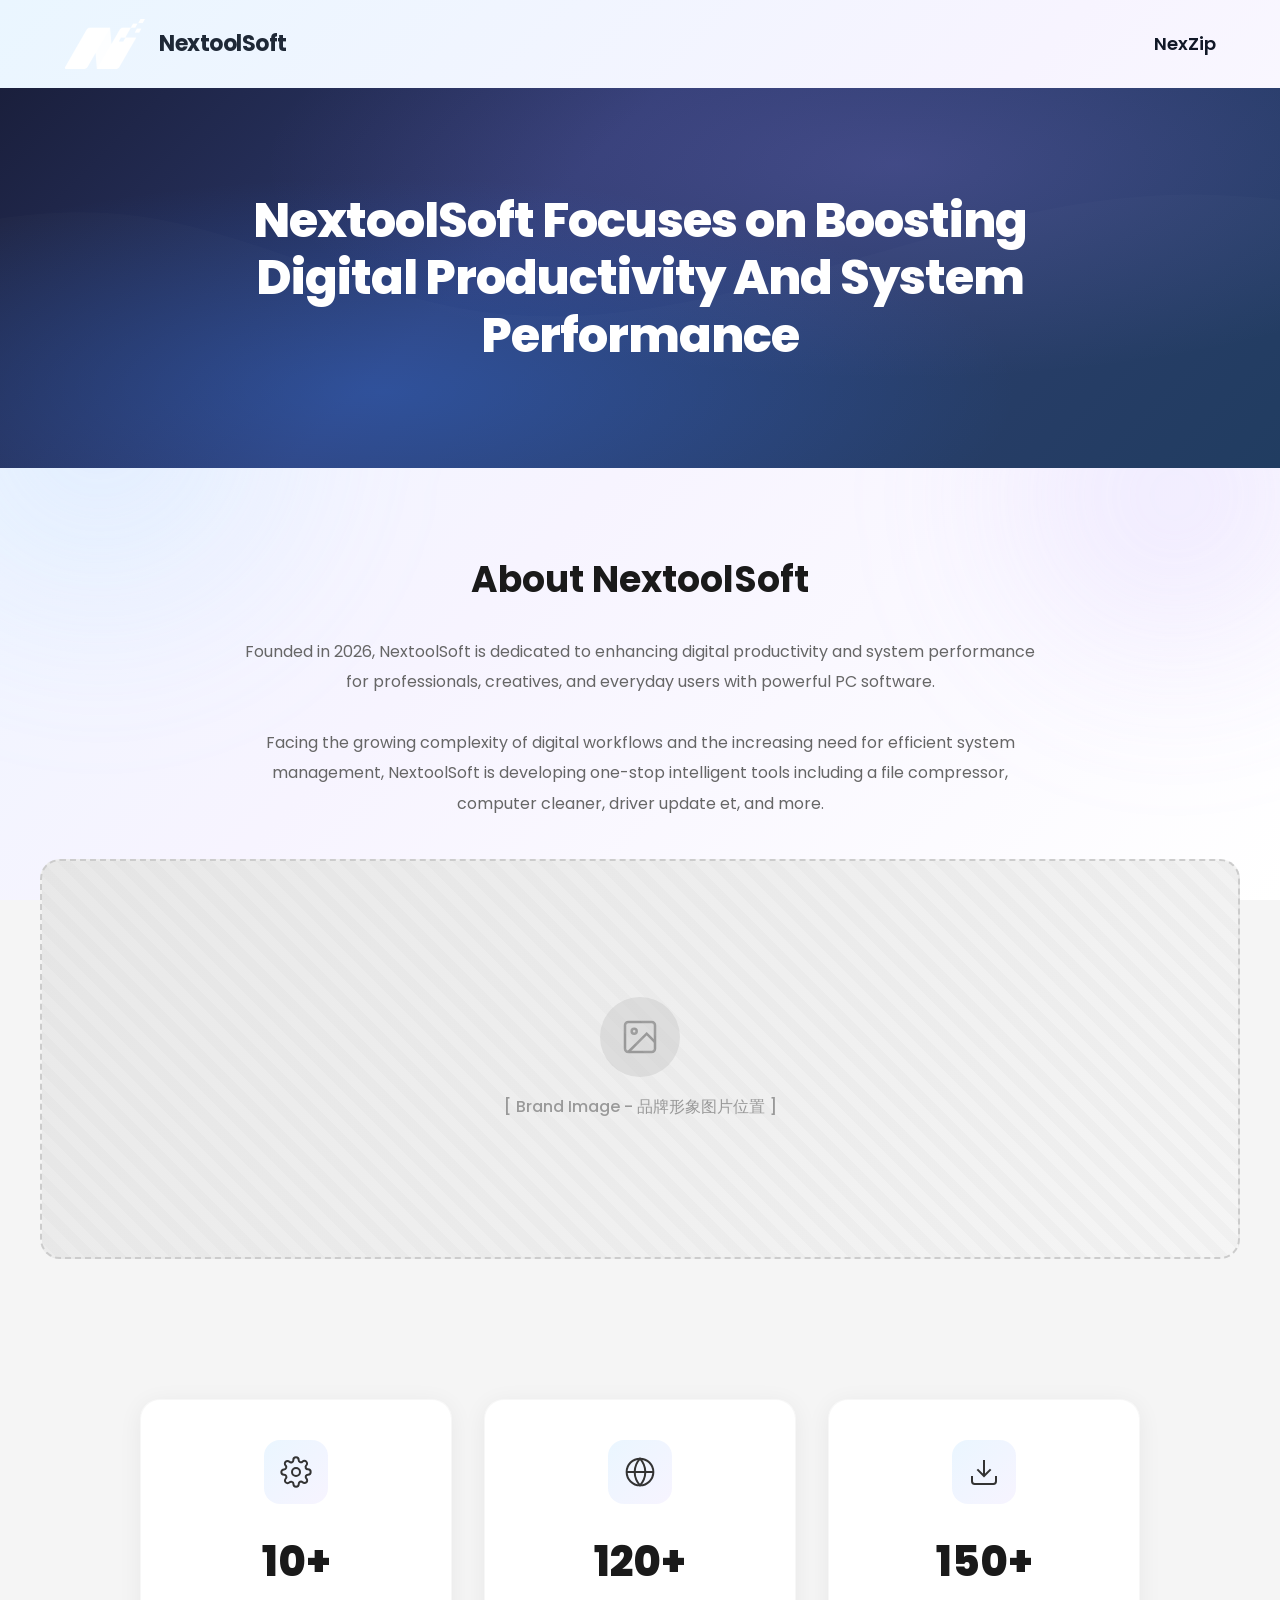
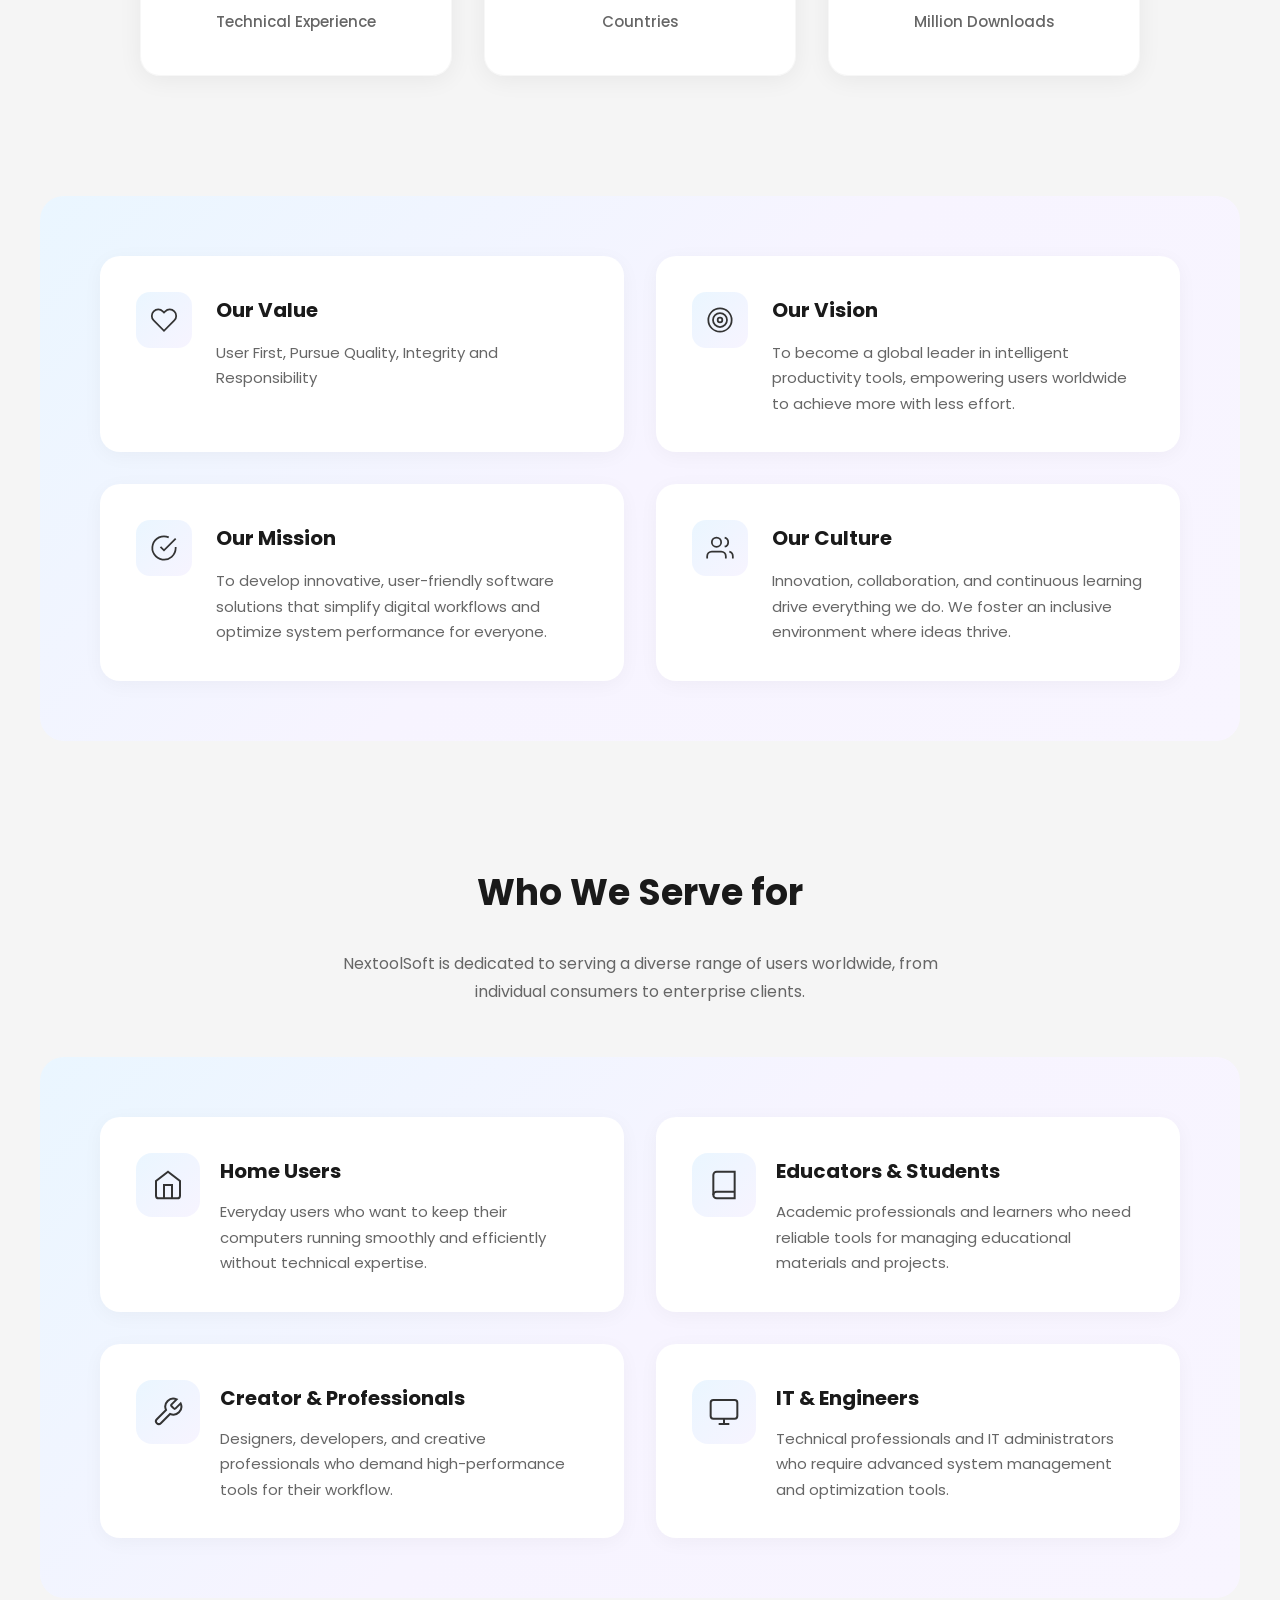
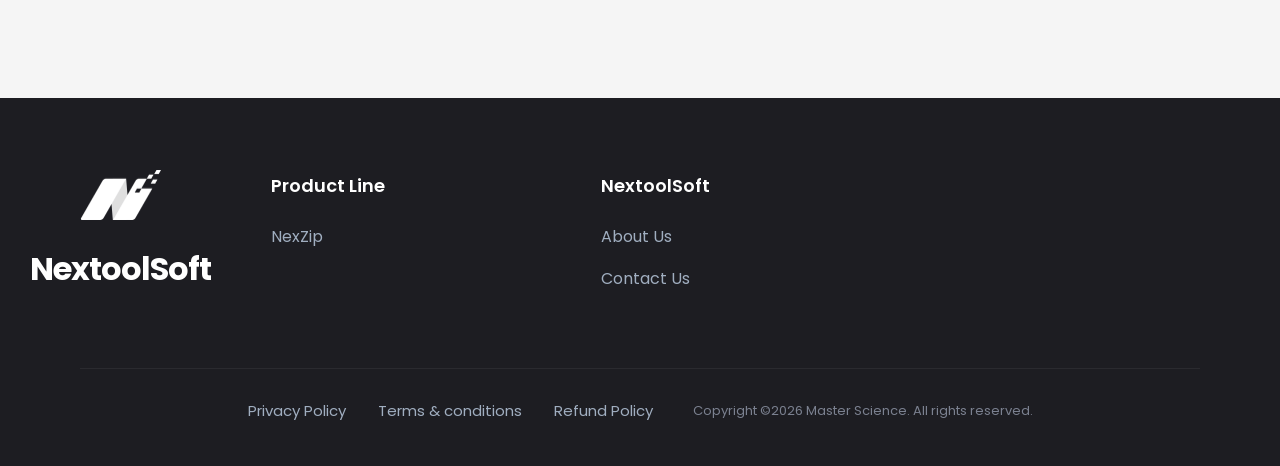
==== official_website/about.html @ 3ee6294c "Add files via upload" ====
<!DOCTYPE html>
<html lang="en">
<head>
    <meta charset="UTF-8">
    <meta name="viewport" content="width=device-width, initial-scale=1.0">
    <title>About Us - NextoolSoft</title>
    <link rel="preconnect" href="https://fonts.googleapis.com">
    <link rel="preconnect" href="https://fonts.gstatic.com" crossorigin>
    <link href="https://fonts.googleapis.com/css2?family=Poppins:wght@400;500;600;700&display=swap" rel="stylesheet">
    <style>
        * {
            margin: 0;
            padding: 0;
            box-sizing: border-box;
        }
        body {
            font-family: 'Poppins', -apple-system, BlinkMacSystemFont, "Segoe UI", Roboto, "Helvetica Neue", Arial, sans-serif;
            line-height: 1.8;
            color: #333;
            background-color: #f5f5f5;
            min-height: 100vh;
        }

        /* Page Background with Gradient */
        .page-bg {
            position: fixed;
            top: 0;
            left: 0;
            width: 100%;
            height: 100%;
            z-index: -1;
            background: linear-gradient(135deg, #EAF6FF 0%, #F7F4FF 50%, #FFFFFF 100%);
        }

        /* Decorative Gradient Circles */
        .decorative-circle {
            position: fixed;
            border-radius: 50%;
            filter: blur(80px);
            opacity: 0.6;
            z-index: -1;
            border: 1px solid rgba(255, 255, 255, 0.5);
        }
        .decorative-circle.left {
            width: 500px;
            height: 500px;
            left: -150px;
            top: 20%;
            background: radial-gradient(circle, rgba(173, 216, 255, 0.5) 0%, transparent 70%);
        }
        .decorative-circle.right {
            width: 450px;
            height: 450px;
            right: -120px;
            bottom: 20%;
            background: radial-gradient(circle, rgba(200, 180, 255, 0.5) 0%, transparent 70%);
        }

        /* Header Styles */
        .header {
            height: 88px;
            display: flex;
            align-items: center;
            justify-content: space-between;
            padding: 0 64px;
            position: relative;
            z-index: 10;
            background: transparent;
        }
        .header-logo {
            display: flex;
            align-items: center;
            gap: 14px;
            text-decoration: none;
        }
        .logo-placeholder {
            width: 34px;
            height: 34px;
            border-radius: 6px;
            background: #D9D9D9;
        }
        .header-brand {
            font-size: 22px;
            font-weight: 700;
            color: #1F2937;
            letter-spacing: -0.5px;
        }
        .header-nav {
            font-size: 18px;
            font-weight: 600;
            color: #111827;
            cursor: pointer;
            transition: opacity 0.25s;
        }
        .header-nav:hover {
            opacity: 0.75;
        }

        /* Hero Banner */
        .hero-banner {
            position: relative;
            width: 100%;
            height: 380px;
            background: linear-gradient(135deg, #1a1f3c 0%, #2d3a6e 40%, #1e3a5f 100%);
            display: flex;
            align-items: center;
            justify-content: center;
            overflow: hidden;
        }
        .hero-banner::before {
            content: '';
            position: absolute;
            top: 0;
            left: 0;
            width: 100%;
            height: 100%;
            background: url("data:image/svg+xml,%3Csvg xmlns='http://www.w3.org/2000/svg' viewBox='0 0 1440 320'%3E%3Cpath fill='%23ffffff' fill-opacity='0.03' d='M0,160L48,144C96,128,192,96,288,106.7C384,117,480,171,576,186.7C672,203,768,181,864,154.7C960,128,1056,96,1152,90.7C1248,85,1344,107,1392,117.3L1440,128L1440,320L1392,320C1344,320,1248,320,1152,320C1056,320,960,320,864,320C768,320,672,320,576,320C480,320,384,320,288,320C192,320,96,320,48,320L0,320Z'%3E%3C/path%3E%3C/svg%3E") no-repeat bottom;
            background-size: cover;
            opacity: 0.5;
        }
        .hero-banner::after {
            content: '';
            position: absolute;
            top: 0;
            left: 0;
            width: 100%;
            height: 100%;
            background: radial-gradient(ellipse at 30% 80%, rgba(47, 128, 255, 0.3) 0%, transparent 50%),
                        radial-gradient(ellipse at 70% 20%, rgba(167, 139, 250, 0.2) 0%, transparent 50%);
        }
        .hero-content {
            position: relative;
            z-index: 2;
            text-align: center;
            padding: 0 24px;
        }
        .hero-title {
            font-size: 48px;
            font-weight: 800;
            color: white;
            letter-spacing: -1px;
            line-height: 1.2;
            max-width: 900px;
            opacity: 0;
            transform: translateY(30px);
            animation: fadeInUp 0.8s ease forwards;
        }

        /* Main Content Container */
        .main-content {
            max-width: 1200px;
            margin: 0 auto;
            padding: 0 24px;
        }

        /* About Section */
        .about-section {
            padding: 80px 0;
            text-align: center;
        }
        .section-title {
            font-size: 36px;
            font-weight: 700;
            color: #1a1a1a;
            margin-bottom: 24px;
            opacity: 0;
            transform: translateY(30px);
            transition: opacity 0.8s ease, transform 0.8s ease;
        }
        .section-title.visible {
            opacity: 1;
            transform: translateY(0);
        }
        .section-intro {
            font-size: 16px;
            color: #666;
            line-height: 1.9;
            max-width: 800px;
            margin: 0 auto 40px;
            opacity: 0;
            transform: translateY(30px);
            transition: opacity 0.8s ease, transform 0.8s ease;
        }
        .section-intro.visible {
            opacity: 1;
            transform: translateY(0);
        }

        /* Brand Image Placeholder */
        .brand-image-container {
            width: 100%;
            max-width: 1200px;
            margin: 0 auto;
            opacity: 0;
            transform: translateY(30px);
            transition: opacity 0.8s ease, transform 0.8s ease;
        }
        .brand-image-container.visible {
            opacity: 1;
            transform: translateY(0);
        }
        .brand-image-placeholder {
            width: 100%;
            height: 400px;
            background: linear-gradient(135deg, #e8e8e8 0%, #f5f5f5 100%);
            border-radius: 20px;
            display: flex;
            flex-direction: column;
            align-items: center;
            justify-content: center;
            border: 2px dashed #ccc;
            position: relative;
            overflow: hidden;
        }
        .brand-image-placeholder::before {
            content: '';
            position: absolute;
            top: 0;
            left: 0;
            width: 100%;
            height: 100%;
            background: repeating-linear-gradient(
                45deg,
                transparent,
                transparent 10px,
                rgba(200,200,200,0.1) 10px,
                rgba(200,200,200,0.1) 20px
            );
        }
        .image-placeholder-icon {
            width: 80px;
            height: 80px;
            background: #ddd;
            border-radius: 50%;
            margin-bottom: 16px;
            display: flex;
            align-items: center;
            justify-content: center;
        }
        .image-placeholder-icon svg {
            width: 40px;
            height: 40px;
            stroke: #999;
        }
        .image-placeholder-text {
            font-size: 16px;
            color: #999;
            font-weight: 500;
            position: relative;
        }

        /* Stats Section */
        .stats-section {
            padding: 60px 0 80px;
        }
        .stats-grid {
            display: grid;
            grid-template-columns: repeat(3, 1fr);
            gap: 32px;
            max-width: 1000px;
            margin: 0 auto;
        }
        .stat-card {
            background: rgba(255, 255, 255, 0.95);
            border-radius: 20px;
            padding: 40px 24px;
            text-align: center;
            box-shadow: 0 4px 24px rgba(0, 0, 0, 0.06);
            border: 1px solid rgba(200, 200, 200, 0.15);
            opacity: 0;
            transform: translateY(40px);
            transition: opacity 0.8s ease, transform 0.8s ease, box-shadow 0.3s ease;
        }
        .stat-card.visible {
            opacity: 1;
            transform: translateY(0);
        }
        .stat-card:hover {
            transform: translateY(-8px);
            box-shadow: 0 12px 40px rgba(0, 0, 0, 0.1);
        }
        .stat-card:nth-child(2) { transition-delay: 0.15s; }
        .stat-card:nth-child(3) { transition-delay: 0.3s; }
        .stat-icon {
            width: 64px;
            height: 64px;
            margin: 0 auto 20px;
            background: linear-gradient(135deg, #EAF6FF, #F7F4FF);
            border-radius: 16px;
            display: flex;
            align-items: center;
            justify-content: center;
        }
        .stat-icon svg {
            width: 32px;
            height: 32px;
        }
        .stat-number {
            font-size: 42px;
            font-weight: 800;
            color: #1a1a1a;
            margin-bottom: 8px;
        }
        .stat-label {
            font-size: 15px;
            color: #666;
            font-weight: 500;
        }

        /* Values Section */
        .values-section {
            padding: 40px 0 80px;
        }
        .values-container {
            background: linear-gradient(135deg, #EAF6FF 0%, #F7F4FF 50%, #f8f5ff 100%);
            border-radius: 24px;
            padding: 60px;
            max-width: 1200px;
            margin: 0 auto;
        }
        .values-grid {
            display: grid;
            grid-template-columns: repeat(2, 1fr);
            gap: 32px;
        }
        .value-card {
            background: white;
            border-radius: 20px;
            padding: 36px;
            display: flex;
            align-items: flex-start;
            gap: 24px;
            box-shadow: 0 4px 20px rgba(0, 0, 0, 0.04);
            opacity: 0;
            transform: translateY(40px);
            transition: opacity 0.8s ease, transform 0.8s ease, box-shadow 0.3s ease;
        }
        .value-card.visible {
            opacity: 1;
            transform: translateY(0);
        }
        .value-card:hover {
            transform: translateY(-6px);
            box-shadow: 0 12px 36px rgba(0, 0, 0, 0.08);
        }
        .value-card:nth-child(2) { transition-delay: 0.1s; }
        .value-card:nth-child(3) { transition-delay: 0.2s; }
        .value-card:nth-child(4) { transition-delay: 0.3s; }
        .value-icon {
            width: 56px;
            height: 56px;
            min-width: 56px;
            background: linear-gradient(135deg, #EAF6FF, #F7F4FF);
            border-radius: 14px;
            display: flex;
            align-items: center;
            justify-content: center;
        }
        .value-icon svg {
            width: 28px;
            height: 28px;
        }
        .value-content h3 {
            font-size: 20px;
            font-weight: 700;
            color: #1a1a1a;
            margin-bottom: 12px;
        }
        .value-content p {
            font-size: 15px;
            color: #666;
            line-height: 1.7;
        }

        /* Users Section */
        .users-section {
            padding: 40px 0 100px;
        }
        .users-header {
            text-align: center;
            margin-bottom: 50px;
        }
        .users-header p {
            font-size: 16px;
            color: #666;
            max-width: 600px;
            margin: 16px auto 0;
            opacity: 0;
            transform: translateY(30px);
            transition: opacity 0.8s ease, transform 0.8s ease;
        }
        .users-header p.visible {
            opacity: 1;
            transform: translateY(0);
        }
        .users-container {
            background: linear-gradient(135deg, #EAF6FF 0%, #F7F4FF 50%, #f8f5ff 100%);
            border-radius: 24px;
            padding: 60px;
            max-width: 1200px;
            margin: 0 auto;
        }
        .users-grid {
            display: grid;
            grid-template-columns: repeat(2, 1fr);
            gap: 32px;
        }
        .user-card {
            background: white;
            border-radius: 20px;
            padding: 36px;
            display: flex;
            align-items: flex-start;
            gap: 20px;
            box-shadow: 0 4px 20px rgba(0, 0, 0, 0.04);
            opacity: 0;
            transform: translateY(40px);
            transition: opacity 0.8s ease, transform 0.8s ease, box-shadow 0.3s ease;
        }
        .user-card.visible {
            opacity: 1;
            transform: translateY(0);
        }
        .user-card:hover {
            transform: translateY(-6px);
            box-shadow: 0 12px 36px rgba(0, 0, 0, 0.08);
        }
        .user-card:nth-child(2) { transition-delay: 0.1s; }
        .user-card:nth-child(3) { transition-delay: 0.2s; }
        .user-card:nth-child(4) { transition-delay: 0.3s; }
        .user-icon {
            width: 64px;
            height: 64px;
            min-width: 64px;
            background: linear-gradient(135deg, #EAF6FF, #F7F4FF);
            border-radius: 16px;
            display: flex;
            align-items: center;
            justify-content: center;
        }
        .user-icon svg {
            width: 32px;
            height: 32px;
        }
        .user-content h3 {
            font-size: 20px;
            font-weight: 700;
            color: #1a1a1a;
            margin-bottom: 10px;
        }
        .user-content p {
            font-size: 15px;
            color: #666;
            line-height: 1.7;
        }

        /* Footer Styles */
        .site-footer {
            background: #1D1D22;
            padding: 72px 0 42px;
            position: relative;
        }
        .footer-inner {
            max-width: 1200px;
            margin: 0 auto;
            padding: 0 40px;
        }
        .footer-main {
            display: grid;
            grid-template-columns: auto 1fr 1fr 1fr;
            gap: 60px;
            align-items: flex-start;
        }
        .footer-brand {
            display: flex;
            flex-direction: column;
            align-items: flex-start;
        }
        .footer-logo-placeholder {
            width: 60px;
            height: 60px;
            background: #D9D9D9;
            border-radius: 4px;
            margin-bottom: 20px;
        }
        .footer-brand-name {
            font-size: 32px;
            font-weight: 700;
            color: white;
            letter-spacing: -1px;
            margin-left: -50px;
        }
        .footer-col h4 {
            font-size: 18px;
            font-weight: 600;
            color: white;
            margin-bottom: 20px;
        }
        .footer-links {
            display: flex;
            flex-direction: column;
            gap: 14px;
        }
        .footer-links span,
        .footer-links a {
            font-size: 16px;
            color: #A0AEC0;
            cursor: pointer;
            transition: color 0.25s;
            display: inline-block;
        }
        .footer-links span:hover,
        .footer-links a:hover {
            color: white;
        }
        .footer-col-empty { }
        .footer-bottom {
            display: flex;
            justify-content: center;
            align-items: center;
            gap: 40px;
            margin-top: 70px;
            padding-top: 28px;
            border-top: 1px solid rgba(255,255,255,.06);
        }
        .footer-legal-links {
            display: flex;
            gap: 32px;
        }
        .footer-legal-links a {
            font-size: 15px;
            color: #A0AEC0;
            cursor: pointer;
            transition: color 0.25s;
            text-decoration: none;
        }
        .footer-legal-links a:hover {
            color: white;
        }
        .footer-copyright {
            font-size: 13px;
            color: #7B8190;
            margin: 0;
        }

        /* Animations */
        @keyframes fadeInUp {
            from {
                opacity: 0;
                transform: translateY(30px);
            }
            to {
                opacity: 1;
                transform: translateY(0);
            }
        }

        /* Responsive */
        @media (max-width: 1024px) {
            .hero-title {
                font-size: 38px;
            }
            .values-container,
            .users-container {
                padding: 40px;
            }
            .values-grid,
            .users-grid {
                grid-template-columns: 1fr;
            }
            .stats-grid {
                grid-template-columns: repeat(3, 1fr);
                gap: 20px;
            }
        }
        @media (max-width: 768px) {
            .hero-banner {
                height: 280px;
            }
            .hero-title {
                font-size: 28px;
            }
            .header {
                padding: 0 24px;
            }
            .about-section {
                padding: 60px 0;
            }
            .section-title {
                font-size: 28px;
            }
            .brand-image-placeholder {
                height: 280px;
            }
            .stats-grid {
                grid-template-columns: 1fr;
                max-width: 360px;
            }
            .stat-card {
                padding: 32px 24px;
            }
            .values-container,
            .users-container {
                padding: 32px 24px;
                border-radius: 20px;
            }
            .value-card,
            .user-card {
                flex-direction: column;
                text-align: center;
            }
            .value-icon,
            .user-icon {
                margin: 0 auto;
            }
            .footer-main {
                grid-template-columns: 1fr 1fr;
                gap: 40px;
            }
            .footer-brand {
                grid-column: span 2;
                flex-direction: row;
                align-items: center;
                gap: 20px;
            }
            .footer-logo-placeholder {
                margin-bottom: 0;
            }
        }
        @media (max-width: 640px) {
            .site-footer {
                padding: 56px 0 36px;
            }
            .footer-inner {
                padding: 0 24px;
            }
            .footer-main {
                grid-template-columns: 1fr;
                gap: 32px;
            }
            .footer-brand {
                grid-column: span 1;
                flex-direction: column;
                align-items: flex-start;
            }
            .footer-col-empty {
                display: none;
            }
            .footer-bottom {
                flex-direction: column;
                gap: 20px;
                align-items: flex-start;
            }
            .footer-legal-links {
                flex-wrap: wrap;
                gap: 16px 24px;
            }
            .decorative-circle.left {
                width: 300px;
                height: 300px;
                left: -100px;
            }
            .decorative-circle.right {
                width: 280px;
                height: 280px;
                right: -80px;
            }
        }
    </style>
</head>
<body>
    <!-- Page Background -->
    <div class="page-bg"></div>

    <!-- Decorative Circles -->
    <div class="decorative-circle left"></div>
    <div class="decorative-circle right"></div>

    <!-- Header -->
    <header class="header">
        <a href="index.html" class="header-logo">
            <img src="images/nextoolsoft_logo.png" alt="NextoolSoft Logo" width="81" height="50">
            <span class="header-brand">NextoolSoft</span>
        </a>
        <span class="header-nav">NexZip</span>
    </header>

    <!-- Hero Banner -->
    <section class="hero-banner">
        <div class="hero-content">
            <h1 class="hero-title">NextoolSoft Focuses on Boosting Digital Productivity And System Performance</h1>
        </div>
    </section>

    <!-- About Section -->
    <section class="about-section main-content">
        <h2 class="section-title" data-animate>About NextoolSoft</h2>
        <p class="section-intro" data-animate>
            Founded in 2026, NextoolSoft is dedicated to enhancing digital productivity and system performance for professionals, creatives, and everyday users with powerful PC software.<br><br>
            Facing the growing complexity of digital workflows and the increasing need for efficient system management, NextoolSoft is developing one-stop intelligent tools including a file compressor, computer cleaner, driver update et, and more.
        </p>
        <div class="brand-image-container" data-animate>
            <div class="brand-image-placeholder">
                <div class="image-placeholder-icon">
                    <svg viewBox="0 0 24 24" fill="none" stroke="currentColor" stroke-width="1.5">
                        <rect x="3" y="3" width="18" height="18" rx="2" ry="2"/>
                        <circle cx="8.5" cy="8.5" r="1.5"/>
                        <polyline points="21 15 16 10 5 21"/>
                    </svg>
                </div>
                <span class="image-placeholder-text">[ Brand Image - 品牌形象图片位置 ]</span>
            </div>
        </div>
    </section>

    <!-- Stats Section -->
    <section class="stats-section main-content">
        <div class="stats-grid">
            <div class="stat-card" data-animate>
                <div class="stat-icon">
                    <svg viewBox="0 0 24 24" fill="none" stroke="#333" stroke-width="1.5">
                        <circle cx="12" cy="12" r="3"/>
                        <path d="M19.4 15a1.65 1.65 0 0 0 .33 1.82l.06.06a2 2 0 0 1 0 2.83 2 2 0 0 1-2.83 0l-.06-.06a1.65 1.65 0 0 0-1.82-.33 1.65 1.65 0 0 0-1 1.51V21a2 2 0 0 1-2 2 2 2 0 0 1-2-2v-.09A1.65 1.65 0 0 0 9 19.4a1.65 1.65 0 0 0-1.82.33l-.06.06a2 2 0 0 1-2.83 0 2 2 0 0 1 0-2.83l.06-.06a1.65 1.65 0 0 0 .33-1.82 1.65 1.65 0 0 0-1.51-1H3a2 2 0 0 1-2-2 2 2 0 0 1 2-2h.09A1.65 1.65 0 0 0 4.6 9a1.65 1.65 0 0 0-.33-1.82l-.06-.06a2 2 0 0 1 0-2.83 2 2 0 0 1 2.83 0l.06.06a1.65 1.65 0 0 0 1.82.33H9a1.65 1.65 0 0 0 1-1.51V3a2 2 0 0 1 2-2 2 2 0 0 1 2 2v.09a1.65 1.65 0 0 0 1 1.51 1.65 1.65 0 0 0 1.82-.33l.06-.06a2 2 0 0 1 2.83 0 2 2 0 0 1 0 2.83l-.06.06a1.65 1.65 0 0 0-.33 1.82V9a1.65 1.65 0 0 0 1.51 1H21a2 2 0 0 1 2 2 2 2 0 0 1-2 2h-.09a1.65 1.65 0 0 0-1.51 1z"/>
                    </svg>
                </div>
                <div class="stat-number">10+</div>
                <div class="stat-label">Technical Experience</div>
            </div>
            <div class="stat-card" data-animate>
                <div class="stat-icon">
                    <svg viewBox="0 0 24 24" fill="none" stroke="#333" stroke-width="1.5">
                        <circle cx="12" cy="12" r="10"/>
                        <line x1="2" y1="12" x2="22" y2="12"/>
                        <path d="M12 2a15.3 15.3 0 0 1 4 10 15.3 15.3 0 0 1-4 10 15.3 15.3 0 0 1-4-10 15.3 15.3 0 0 1 4-10z"/>
                    </svg>
                </div>
                <div class="stat-number">120+</div>
                <div class="stat-label">Countries</div>
            </div>
            <div class="stat-card" data-animate>
                <div class="stat-icon">
                    <svg viewBox="0 0 24 24" fill="none" stroke="#333" stroke-width="1.5">
                        <path d="M21 15v4a2 2 0 0 1-2 2H5a2 2 0 0 1-2-2v-4"/>
                        <polyline points="7 10 12 15 17 10"/>
                        <line x1="12" y1="15" x2="12" y2="3"/>
                    </svg>
                </div>
                <div class="stat-number">150+</div>
                <div class="stat-label">Million Downloads</div>
            </div>
        </div>
    </section>

    <!-- Values Section -->
    <section class="values-section">
        <div class="values-container">
            <div class="values-grid">
                <div class="value-card" data-animate>
                    <div class="value-icon">
                        <svg viewBox="0 0 24 24" fill="none" stroke="#333" stroke-width="1.5">
                            <path d="M20.84 4.61a5.5 5.5 0 0 0-7.78 0L12 5.67l-1.06-1.06a5.5 5.5 0 0 0-7.78 7.78l1.06 1.06L12 21.23l7.78-7.78 1.06-1.06a5.5 5.5 0 0 0 0-7.78z"/>
                        </svg>
                    </div>
                    <div class="value-content">
                        <h3>Our Value</h3>
                        <p>User First, Pursue Quality, Integrity and Responsibility</p>
                    </div>
                </div>
                <div class="value-card" data-animate>
                    <div class="value-icon">
                        <svg viewBox="0 0 24 24" fill="none" stroke="#333" stroke-width="1.5">
                            <circle cx="12" cy="12" r="10"/>
                            <circle cx="12" cy="12" r="6"/>
                            <circle cx="12" cy="12" r="2"/>
                        </svg>
                    </div>
                    <div class="value-content">
                        <h3>Our Vision</h3>
                        <p>To become a global leader in intelligent productivity tools, empowering users worldwide to achieve more with less effort.</p>
                    </div>
                </div>
                <div class="value-card" data-animate>
                    <div class="value-icon">
                        <svg viewBox="0 0 24 24" fill="none" stroke="#333" stroke-width="1.5">
                            <path d="M22 11.08V12a10 10 0 1 1-5.93-9.14"/>
                            <polyline points="22 4 12 14.01 9 11.01"/>
                        </svg>
                    </div>
                    <div class="value-content">
                        <h3>Our Mission</h3>
                        <p>To develop innovative, user-friendly software solutions that simplify digital workflows and optimize system performance for everyone.</p>
                    </div>
                </div>
                <div class="value-card" data-animate>
                    <div class="value-icon">
                        <svg viewBox="0 0 24 24" fill="none" stroke="#333" stroke-width="1.5">
                            <path d="M17 21v-2a4 4 0 0 0-4-4H5a4 4 0 0 0-4 4v2"/>
                            <circle cx="9" cy="7" r="4"/>
                            <path d="M23 21v-2a4 4 0 0 0-3-3.87"/>
                            <path d="M16 3.13a4 4 0 0 1 0 7.75"/>
                        </svg>
                    </div>
                    <div class="value-content">
                        <h3>Our Culture</h3>
                        <p>Innovation, collaboration, and continuous learning drive everything we do. We foster an inclusive environment where ideas thrive.</p>
                    </div>
                </div>
            </div>
        </div>
    </section>

    <!-- Users Section -->
    <section class="users-section">
        <div class="users-header main-content">
            <h2 class="section-title" data-animate>Who We Serve for</h2>
            <p data-animate>NextoolSoft is dedicated to serving a diverse range of users worldwide, from individual consumers to enterprise clients.</p>
        </div>
        <div class="users-container">
            <div class="users-grid">
                <div class="user-card" data-animate>
                    <div class="user-icon">
                        <svg viewBox="0 0 24 24" fill="none" stroke="#333" stroke-width="1.5">
                            <path d="M3 9l9-7 9 7v11a2 2 0 0 1-2 2H5a2 2 0 0 1-2-2z"/>
                            <polyline points="9 22 9 12 15 12 15 22"/>
                        </svg>
                    </div>
                    <div class="user-content">
                        <h3>Home Users</h3>
                        <p>Everyday users who want to keep their computers running smoothly and efficiently without technical expertise.</p>
                    </div>
                </div>
                <div class="user-card" data-animate>
                    <div class="user-icon">
                        <svg viewBox="0 0 24 24" fill="none" stroke="#333" stroke-width="1.5">
                            <path d="M4 19.5A2.5 2.5 0 0 1 6.5 17H20"/>
                            <path d="M6.5 2H20v20H6.5A2.5 2.5 0 0 1 4 19.5v-15A2.5 2.5 0 0 1 6.5 2z"/>
                        </svg>
                    </div>
                    <div class="user-content">
                        <h3>Educators & Students</h3>
                        <p>Academic professionals and learners who need reliable tools for managing educational materials and projects.</p>
                    </div>
                </div>
                <div class="user-card" data-animate>
                    <div class="user-icon">
                        <svg viewBox="0 0 24 24" fill="none" stroke="#333" stroke-width="1.5">
                            <path d="M14.7 6.3a1 1 0 0 0 0 1.4l1.6 1.6a1 1 0 0 0 1.4 0l3.77-3.77a6 6 0 0 1-7.94 7.94l-6.91 6.91a2.12 2.12 0 0 1-3-3l6.91-6.91a6 6 0 0 1 7.94-7.94l-3.76 3.76z"/>
                        </svg>
                    </div>
                    <div class="user-content">
                        <h3>Creator & Professionals</h3>
                        <p>Designers, developers, and creative professionals who demand high-performance tools for their workflow.</p>
                    </div>
                </div>
                <div class="user-card" data-animate>
                    <div class="user-icon">
                        <svg viewBox="0 0 24 24" fill="none" stroke="#333" stroke-width="1.5">
                            <rect x="2" y="3" width="20" height="14" rx="2" ry="2"/>
                            <line x1="8" y1="21" x2="16" y2="21"/>
                            <line x1="12" y1="17" x2="12" y2="21"/>
                        </svg>
                    </div>
                    <div class="user-content">
                        <h3>IT & Engineers</h3>
                        <p>Technical professionals and IT administrators who require advanced system management and optimization tools.</p>
                    </div>
                </div>
            </div>
        </div>
    </section>

    <!-- Footer -->
    <footer class="site-footer">
        <div class="footer-inner">
            <div class="footer-main">
                <div class="footer-brand">
                    <img src="images/nextoolsoft_logo.png" alt="NextoolSoft Logo" width="81" height="50" style="margin-bottom: 20px;">
                    <span class="footer-brand-name">NextoolSoft</span>
                </div>
                <div class="footer-col">
                    <h4>Product Line</h4>
                    <div class="footer-links">
                        <a href="index.html" style="color: #A0AEC0; text-decoration: none;">NexZip</a>
                    </div>
                </div>
                <div class="footer-col">
                    <h4>NextoolSoft</h4>
                    <div class="footer-links">
                        <span>About Us</span>
                        <a href="contact.html" style="color: #A0AEC0; text-decoration: none;">Contact Us</a>
                    </div>
                </div>
                <div class="footer-col footer-col-empty"></div>
            </div>
            <div class="footer-bottom">
                <div class="footer-legal-links">
                    <a href="privacy-policy.html">Privacy Policy</a>
                    <a href="terms.html">Terms & conditions</a>
                    <a href="refund-policy.html">Refund Policy</a>
                </div>
                <p class="footer-copyright">Copyright ©2026 Master Science. All rights reserved.</p>
            </div>
        </div>
    </footer>

    <script>
        // Scroll Animation Observer
        const observerOptions = {
            threshold: 0.15,
            rootMargin: '0px 0px -50px 0px'
        };

        const observer = new IntersectionObserver((entries) => {
            entries.forEach(entry => {
                if (entry.isIntersecting) {
                    entry.target.classList.add('visible');
                }
            });
        }, observerOptions);

        // Observe all elements with data-animate attribute
        document.querySelectorAll('[data-animate]').forEach(el => {
            observer.observe(el);
        });

        // Observe hero elements
        const heroTitle = document.querySelector('.hero-title');
        if (heroTitle) {
            setTimeout(() => {
                heroTitle.style.opacity = '1';
                heroTitle.style.transform = 'translateY(0)';
            }, 100);
        }
    </script>
</body>
</html>
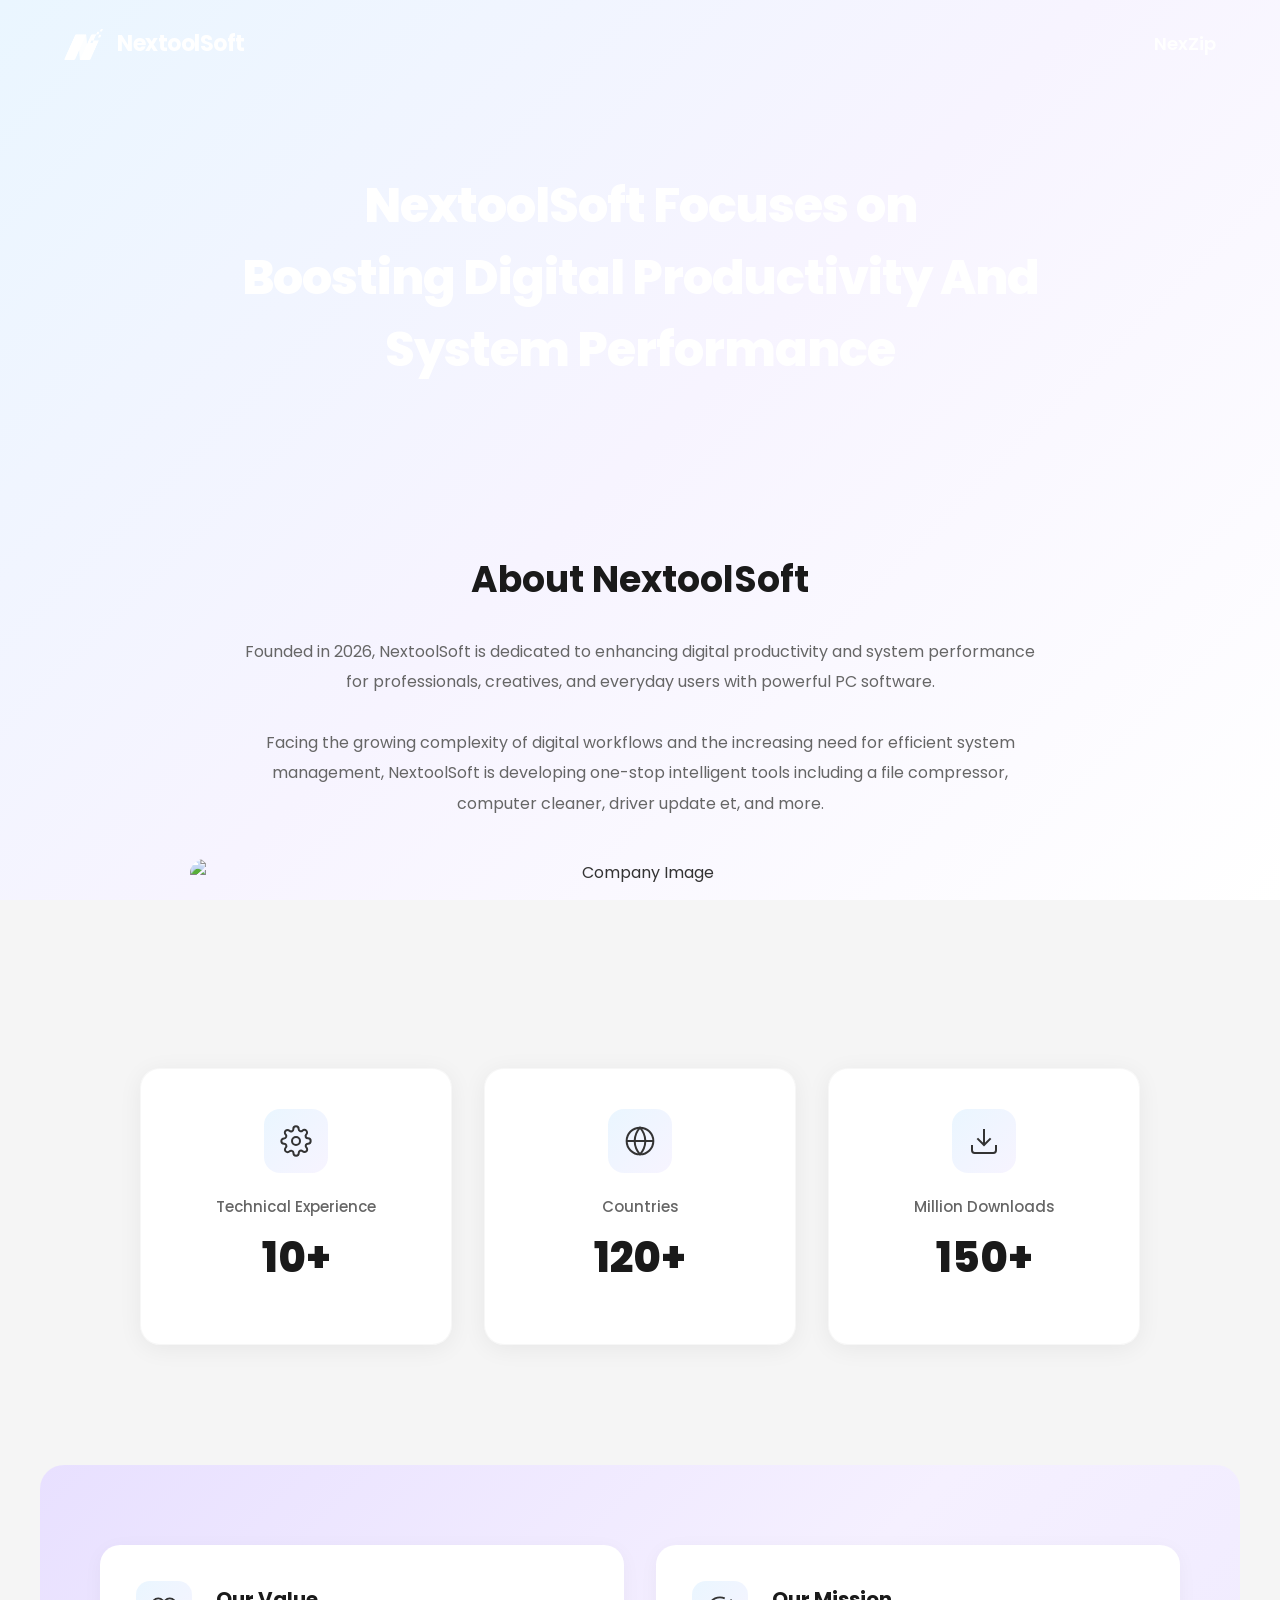
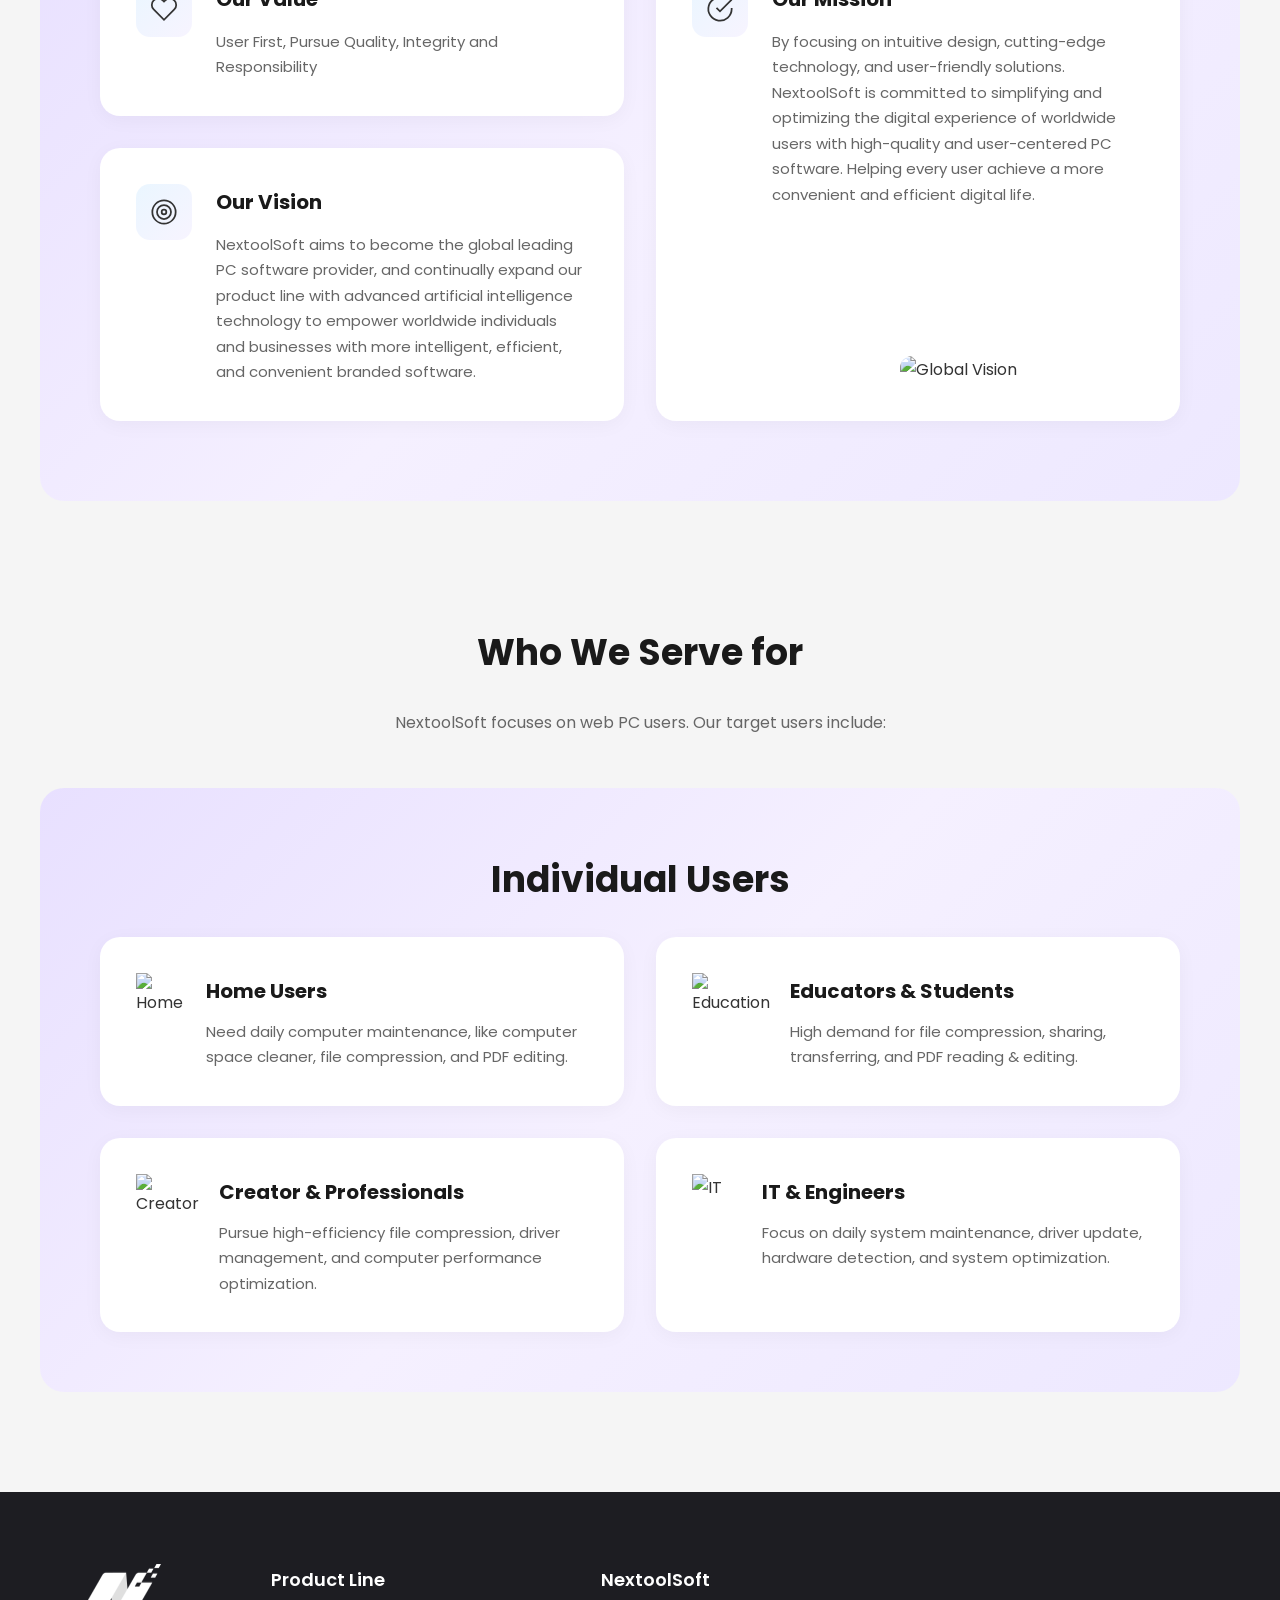
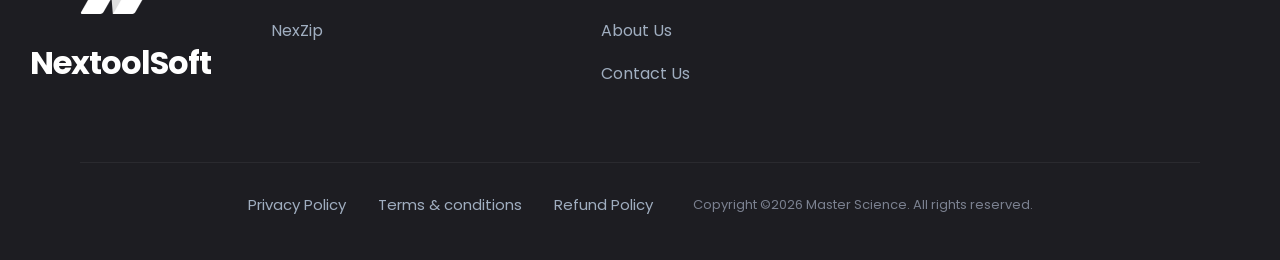
==== commit 02ee9668: "Add files via upload" ====
--- a/official_website/about.html
+++ b/official_website/about.html
@@ -34,26 +34,20 @@
 
         /* Decorative Gradient Circles */
         .decorative-circle {
-            position: fixed;
-            border-radius: 50%;
-            filter: blur(80px);
-            opacity: 0.6;
-            z-index: -1;
-            border: 1px solid rgba(255, 255, 255, 0.5);
+            display: none;
         }
         .decorative-circle.left {
-            width: 500px;
-            height: 500px;
-            left: -150px;
-            top: 20%;
-            background: radial-gradient(circle, rgba(173, 216, 255, 0.5) 0%, transparent 70%);
+            display: none;
         }
         .decorative-circle.right {
-            width: 450px;
-            height: 450px;
-            right: -120px;
-            bottom: 20%;
-            background: radial-gradient(circle, rgba(200, 180, 255, 0.5) 0%, transparent 70%);
+            display: none;
+        }
+
+        /* Hero Wrapper - Shared Background */
+        .hero-wrapper {
+            position: relative;
+            background: url('images/background.png') no-repeat center center;
+            background-size: cover;
         }
 
         /* Header Styles */
@@ -66,12 +60,14 @@
             position: relative;
             z-index: 10;
             background: transparent;
+            
         }
         .header-logo {
             display: flex;
             align-items: center;
             gap: 14px;
             text-decoration: none;
+            color: white;
         }
         .logo-placeholder {
             width: 34px;
@@ -82,13 +78,13 @@
         .header-brand {
             font-size: 22px;
             font-weight: 700;
-            color: #1F2937;
+            color: white;
             letter-spacing: -0.5px;
         }
         .header-nav {
             font-size: 18px;
             font-weight: 600;
-            color: #111827;
+            color: white;
             cursor: pointer;
             transition: opacity 0.25s;
         }
@@ -101,32 +97,17 @@
             position: relative;
             width: 100%;
             height: 380px;
-            background: linear-gradient(135deg, #1a1f3c 0%, #2d3a6e 40%, #1e3a5f 100%);
+            background: transparent;
             display: flex;
             align-items: center;
             justify-content: center;
             overflow: hidden;
         }
         .hero-banner::before {
-            content: '';
-            position: absolute;
-            top: 0;
-            left: 0;
-            width: 100%;
-            height: 100%;
-            background: url("data:image/svg+xml,%3Csvg xmlns='http://www.w3.org/2000/svg' viewBox='0 0 1440 320'%3E%3Cpath fill='%23ffffff' fill-opacity='0.03' d='M0,160L48,144C96,128,192,96,288,106.7C384,117,480,171,576,186.7C672,203,768,181,864,154.7C960,128,1056,96,1152,90.7C1248,85,1344,107,1392,117.3L1440,128L1440,320L1392,320C1344,320,1248,320,1152,320C1056,320,960,320,864,320C768,320,672,320,576,320C480,320,384,320,288,320C192,320,96,320,48,320L0,320Z'%3E%3C/path%3E%3C/svg%3E") no-repeat bottom;
-            background-size: cover;
-            opacity: 0.5;
+            display: none;
         }
         .hero-banner::after {
-            content: '';
-            position: absolute;
-            top: 0;
-            left: 0;
-            width: 100%;
-            height: 100%;
-            background: radial-gradient(ellipse at 30% 80%, rgba(47, 128, 255, 0.3) 0%, transparent 50%),
-                        radial-gradient(ellipse at 70% 20%, rgba(167, 139, 250, 0.2) 0%, transparent 50%);
+            display: none;
         }
         .hero-content {
             position: relative;
@@ -139,7 +120,7 @@
             font-weight: 800;
             color: white;
             letter-spacing: -1px;
-            line-height: 1.2;
+            line-height: 1.5;
             max-width: 900px;
             opacity: 0;
             transform: translateY(30px);
@@ -186,67 +167,28 @@
             transform: translateY(0);
         }
 
-        /* Brand Image Placeholder */
+        /* Brand Image */
         .brand-image-container {
             width: 100%;
-            max-width: 1200px;
+            margin: 40px 0;
+        }
+        .brand-image-wrapper {
+            width: 100%;
+            max-width: 900px;
             margin: 0 auto;
-            opacity: 0;
-            transform: translateY(30px);
-            transition: opacity 0.8s ease, transform 0.8s ease;
-        }
-        .brand-image-container.visible {
-            opacity: 1;
-            transform: translateY(0);
-        }
-        .brand-image-placeholder {
+            border-radius: 16px;
+            overflow: hidden;
+        }
+        .brand-image {
             width: 100%;
-            height: 400px;
-            background: linear-gradient(135deg, #e8e8e8 0%, #f5f5f5 100%);
-            border-radius: 20px;
-            display: flex;
-            flex-direction: column;
-            align-items: center;
-            justify-content: center;
-            border: 2px dashed #ccc;
-            position: relative;
-            overflow: hidden;
-        }
-        .brand-image-placeholder::before {
-            content: '';
-            position: absolute;
-            top: 0;
-            left: 0;
-            width: 100%;
-            height: 100%;
-            background: repeating-linear-gradient(
-                45deg,
-                transparent,
-                transparent 10px,
-                rgba(200,200,200,0.1) 10px,
-                rgba(200,200,200,0.1) 20px
-            );
-        }
-        .image-placeholder-icon {
-            width: 80px;
-            height: 80px;
-            background: #ddd;
-            border-radius: 50%;
-            margin-bottom: 16px;
-            display: flex;
-            align-items: center;
-            justify-content: center;
-        }
-        .image-placeholder-icon svg {
-            width: 40px;
-            height: 40px;
-            stroke: #999;
-        }
+            height: auto;
+            display: block;
+        }
+        .brand-image-placeholder,
+        .brand-image-placeholder::before,
+        .image-placeholder-icon,
         .image-placeholder-text {
-            font-size: 16px;
-            color: #999;
-            font-weight: 500;
-            position: relative;
+            display: none !important;
         }
 
         /* Stats Section */
@@ -312,15 +254,15 @@
             padding: 40px 0 80px;
         }
         .values-container {
-            background: linear-gradient(135deg, #EAF6FF 0%, #F7F4FF 50%, #f8f5ff 100%);
+            background: linear-gradient(135deg, #E8E0FF 0%, #F5F0FF 50%, #EDE8FF 100%);
             border-radius: 24px;
-            padding: 60px;
+            padding: 80px 60px;
             max-width: 1200px;
             margin: 0 auto;
         }
         .values-grid {
             display: grid;
-            grid-template-columns: repeat(2, 1fr);
+            grid-template-columns: 1fr 1fr;
             gap: 32px;
         }
         .value-card {
@@ -343,9 +285,13 @@
             transform: translateY(-6px);
             box-shadow: 0 12px 36px rgba(0, 0, 0, 0.08);
         }
-        .value-card:nth-child(2) { transition-delay: 0.1s; }
+        /* Our Mission spans full height on right side */
+        .value-card:nth-child(2) {
+            grid-row: span 2;
+            transition-delay: 0.1s;
+        }
+        .value-card:nth-child(1) { transition-delay: 0.05s; }
         .value-card:nth-child(3) { transition-delay: 0.2s; }
-        .value-card:nth-child(4) { transition-delay: 0.3s; }
         .value-icon {
             width: 56px;
             height: 56px;
@@ -370,6 +316,33 @@
             font-size: 15px;
             color: #666;
             line-height: 1.7;
+        }
+        .value-card-mission .value-content,
+        .value-card-partner .value-content,
+        .value-card-target .value-content {
+            display: flex;
+            flex-direction: column;
+            height: 100%;
+        }
+        .value-card-mission .value-content p,
+        .value-card-partner .value-content p,
+        .value-card-target .value-content p {
+            flex: 1;
+        }
+        .value-image {
+            margin-top: 24px;
+            text-align: center;
+        }
+        .value-image img {
+            max-width: 100%;
+            height: auto;
+            border-radius: 12px;
+        }
+        .value-image-small img {
+            max-width: 20%;
+        }
+        .value-image-medium img {
+            max-width: 60%;
         }
 
         /* Users Section */
@@ -394,7 +367,7 @@
             transform: translateY(0);
         }
         .users-container {
-            background: linear-gradient(135deg, #EAF6FF 0%, #F7F4FF 50%, #f8f5ff 100%);
+            background: linear-gradient(135deg, #E8E0FF 0%, #F5F0FF 50%, #EDE8FF 100%);
             border-radius: 24px;
             padding: 60px;
             max-width: 1200px;
@@ -677,20 +650,22 @@
     <div class="decorative-circle right"></div>
 
     <!-- Header -->
-    <header class="header">
-        <a href="index.html" class="header-logo">
-            <img src="images/nextoolsoft_logo.png" alt="NextoolSoft Logo" width="81" height="50">
-            <span class="header-brand">NextoolSoft</span>
-        </a>
-        <span class="header-nav">NexZip</span>
-    </header>
-
-    <!-- Hero Banner -->
-    <section class="hero-banner">
-        <div class="hero-content">
-            <h1 class="hero-title">NextoolSoft Focuses on Boosting Digital Productivity And System Performance</h1>
-        </div>
-    </section>
+    <div class="hero-wrapper">
+        <header class="header">
+            <a href="index.html" class="header-logo">
+                <img src="images/nextoolsoft_logo.png" alt="NextoolSoft Logo" width="39" height="31">
+                <span class="header-brand">NextoolSoft</span>
+            </a>
+            <span class="header-nav">NexZip</span>
+        </header>
+
+        <!-- Hero Banner -->
+        <section class="hero-banner">
+            <div class="hero-content">
+                <h1 class="hero-title">NextoolSoft Focuses on <br> Boosting Digital Productivity And <br> System Performance</h1>
+            </div>
+        </section>
+    </div>
 
     <!-- About Section -->
     <section class="about-section main-content">
@@ -700,15 +675,8 @@
             Facing the growing complexity of digital workflows and the increasing need for efficient system management, NextoolSoft is developing one-stop intelligent tools including a file compressor, computer cleaner, driver update et, and more.
         </p>
         <div class="brand-image-container" data-animate>
-            <div class="brand-image-placeholder">
-                <div class="image-placeholder-icon">
-                    <svg viewBox="0 0 24 24" fill="none" stroke="currentColor" stroke-width="1.5">
-                        <rect x="3" y="3" width="18" height="18" rx="2" ry="2"/>
-                        <circle cx="8.5" cy="8.5" r="1.5"/>
-                        <polyline points="21 15 16 10 5 21"/>
-                    </svg>
-                </div>
-                <span class="image-placeholder-text">[ Brand Image - 品牌形象图片位置 ]</span>
+            <div class="brand-image-wrapper">
+                <img src="images/company.png" alt="Company Image" class="brand-image">
             </div>
         </div>
     </section>
@@ -723,8 +691,8 @@
                         <path d="M19.4 15a1.65 1.65 0 0 0 .33 1.82l.06.06a2 2 0 0 1 0 2.83 2 2 0 0 1-2.83 0l-.06-.06a1.65 1.65 0 0 0-1.82-.33 1.65 1.65 0 0 0-1 1.51V21a2 2 0 0 1-2 2 2 2 0 0 1-2-2v-.09A1.65 1.65 0 0 0 9 19.4a1.65 1.65 0 0 0-1.82.33l-.06.06a2 2 0 0 1-2.83 0 2 2 0 0 1 0-2.83l.06-.06a1.65 1.65 0 0 0 .33-1.82 1.65 1.65 0 0 0-1.51-1H3a2 2 0 0 1-2-2 2 2 0 0 1 2-2h.09A1.65 1.65 0 0 0 4.6 9a1.65 1.65 0 0 0-.33-1.82l-.06-.06a2 2 0 0 1 0-2.83 2 2 0 0 1 2.83 0l.06.06a1.65 1.65 0 0 0 1.82.33H9a1.65 1.65 0 0 0 1-1.51V3a2 2 0 0 1 2-2 2 2 0 0 1 2 2v.09a1.65 1.65 0 0 0 1 1.51 1.65 1.65 0 0 0 1.82-.33l.06-.06a2 2 0 0 1 2.83 0 2 2 0 0 1 0 2.83l-.06.06a1.65 1.65 0 0 0-.33 1.82V9a1.65 1.65 0 0 0 1.51 1H21a2 2 0 0 1 2 2 2 2 0 0 1-2 2h-.09a1.65 1.65 0 0 0-1.51 1z"/>
                     </svg>
                 </div>
+                <div class="stat-label">Technical Experience</div>
                 <div class="stat-number">10+</div>
-                <div class="stat-label">Technical Experience</div>
             </div>
             <div class="stat-card" data-animate>
                 <div class="stat-icon">
@@ -734,8 +702,8 @@
                         <path d="M12 2a15.3 15.3 0 0 1 4 10 15.3 15.3 0 0 1-4 10 15.3 15.3 0 0 1-4-10 15.3 15.3 0 0 1 4-10z"/>
                     </svg>
                 </div>
+                <div class="stat-label">Countries</div>
                 <div class="stat-number">120+</div>
-                <div class="stat-label">Countries</div>
             </div>
             <div class="stat-card" data-animate>
                 <div class="stat-icon">
@@ -745,8 +713,8 @@
                         <line x1="12" y1="15" x2="12" y2="3"/>
                     </svg>
                 </div>
+                <div class="stat-label">Million Downloads</div>
                 <div class="stat-number">150+</div>
-                <div class="stat-label">Million Downloads</div>
             </div>
         </div>
     </section>
@@ -755,7 +723,7 @@
     <section class="values-section">
         <div class="values-container">
             <div class="values-grid">
-                <div class="value-card" data-animate>
+                <div class="value-card value-card-partner" data-animate>
                     <div class="value-icon">
                         <svg viewBox="0 0 24 24" fill="none" stroke="#333" stroke-width="1.5">
                             <path d="M20.84 4.61a5.5 5.5 0 0 0-7.78 0L12 5.67l-1.06-1.06a5.5 5.5 0 0 0-7.78 7.78l1.06 1.06L12 21.23l7.78-7.78 1.06-1.06a5.5 5.5 0 0 0 0-7.78z"/>
@@ -764,9 +732,27 @@
                     <div class="value-content">
                         <h3>Our Value</h3>
                         <p>User First, Pursue Quality, Integrity and Responsibility</p>
-                    </div>
-                </div>
-                <div class="value-card" data-animate>
+                        <!-- <div class="value-image value-image-small">
+                            <img src="images/partner.png" alt="Our Partners">
+                        </div> -->
+                    </div>
+                </div>
+                <div class="value-card value-card-mission" data-animate>
+                    <div class="value-icon">
+                        <svg viewBox="0 0 24 24" fill="none" stroke="#333" stroke-width="1.5">
+                            <path d="M22 11.08V12a10 10 0 1 1-5.93-9.14"/>
+                            <polyline points="22 4 12 14.01 9 11.01"/>
+                        </svg>
+                    </div>
+                    <div class="value-content">
+                        <h3>Our Mission</h3>
+                        <p>By focusing on intuitive design, cutting-edge technology, and user-friendly solutions. NextoolSoft is committed to simplifying and optimizing the digital experience of worldwide users with high-quality and user-centered PC software. Helping every user achieve a more convenient and efficient digital life.</p>
+                        <div class="value-image value-image-medium">
+                            <img src="images/earth.png" alt="Global Vision">
+                        </div>
+                    </div>
+                </div>
+                <div class="value-card value-card-target" data-animate>
                     <div class="value-icon">
                         <svg viewBox="0 0 24 24" fill="none" stroke="#333" stroke-width="1.5">
                             <circle cx="12" cy="12" r="10"/>
@@ -776,33 +762,10 @@
                     </div>
                     <div class="value-content">
                         <h3>Our Vision</h3>
-                        <p>To become a global leader in intelligent productivity tools, empowering users worldwide to achieve more with less effort.</p>
-                    </div>
-                </div>
-                <div class="value-card" data-animate>
-                    <div class="value-icon">
-                        <svg viewBox="0 0 24 24" fill="none" stroke="#333" stroke-width="1.5">
-                            <path d="M22 11.08V12a10 10 0 1 1-5.93-9.14"/>
-                            <polyline points="22 4 12 14.01 9 11.01"/>
-                        </svg>
-                    </div>
-                    <div class="value-content">
-                        <h3>Our Mission</h3>
-                        <p>To develop innovative, user-friendly software solutions that simplify digital workflows and optimize system performance for everyone.</p>
-                    </div>
-                </div>
-                <div class="value-card" data-animate>
-                    <div class="value-icon">
-                        <svg viewBox="0 0 24 24" fill="none" stroke="#333" stroke-width="1.5">
-                            <path d="M17 21v-2a4 4 0 0 0-4-4H5a4 4 0 0 0-4 4v2"/>
-                            <circle cx="9" cy="7" r="4"/>
-                            <path d="M23 21v-2a4 4 0 0 0-3-3.87"/>
-                            <path d="M16 3.13a4 4 0 0 1 0 7.75"/>
-                        </svg>
-                    </div>
-                    <div class="value-content">
-                        <h3>Our Culture</h3>
-                        <p>Innovation, collaboration, and continuous learning drive everything we do. We foster an inclusive environment where ideas thrive.</p>
+                        <p>NextoolSoft aims to become the global leading PC software provider, and continually expand our product line with advanced artificial intelligence technology to empower worldwide individuals and businesses with more intelligent, efficient, and convenient branded software.</p>
+                        <!-- <div class="value-image value-image-small">
+                            <img src="images/target.png" alt="Our Vision">
+                        </div> -->
                     </div>
                 </div>
             </div>
@@ -813,56 +776,37 @@
     <section class="users-section">
         <div class="users-header main-content">
             <h2 class="section-title" data-animate>Who We Serve for</h2>
-            <p data-animate>NextoolSoft is dedicated to serving a diverse range of users worldwide, from individual consumers to enterprise clients.</p>
+            <p data-animate>NextoolSoft focuses on web PC users. Our target users include:</p>
         </div>
         <div class="users-container">
+            <h2 class="section-title" data-animate style="text-align: center;">Individual Users</h2>
             <div class="users-grid">
                 <div class="user-card" data-animate>
-                    <div class="user-icon">
-                        <svg viewBox="0 0 24 24" fill="none" stroke="#333" stroke-width="1.5">
-                            <path d="M3 9l9-7 9 7v11a2 2 0 0 1-2 2H5a2 2 0 0 1-2-2z"/>
-                            <polyline points="9 22 9 12 15 12 15 22"/>
-                        </svg>
-                    </div>
+                    <img src="images/house.png" alt="Home" width="96" height="96">
                     <div class="user-content">
                         <h3>Home Users</h3>
-                        <p>Everyday users who want to keep their computers running smoothly and efficiently without technical expertise.</p>
+                        <p>Need daily computer maintenance, like computer space cleaner, file compression, and PDF editing.</p>
                     </div>
                 </div>
                 <div class="user-card" data-animate>
-                    <div class="user-icon">
-                        <svg viewBox="0 0 24 24" fill="none" stroke="#333" stroke-width="1.5">
-                            <path d="M4 19.5A2.5 2.5 0 0 1 6.5 17H20"/>
-                            <path d="M6.5 2H20v20H6.5A2.5 2.5 0 0 1 4 19.5v-15A2.5 2.5 0 0 1 6.5 2z"/>
-                        </svg>
-                    </div>
+                    <img src="images/villa.png" alt="Education" width="96" height="96">
                     <div class="user-content">
                         <h3>Educators & Students</h3>
-                        <p>Academic professionals and learners who need reliable tools for managing educational materials and projects.</p>
+                        <p>High demand for file compression, sharing, transferring, and PDF reading & editing.</p>
                     </div>
                 </div>
                 <div class="user-card" data-animate>
-                    <div class="user-icon">
-                        <svg viewBox="0 0 24 24" fill="none" stroke="#333" stroke-width="1.5">
-                            <path d="M14.7 6.3a1 1 0 0 0 0 1.4l1.6 1.6a1 1 0 0 0 1.4 0l3.77-3.77a6 6 0 0 1-7.94 7.94l-6.91 6.91a2.12 2.12 0 0 1-3-3l6.91-6.91a6 6 0 0 1 7.94-7.94l-3.76 3.76z"/>
-                        </svg>
-                    </div>
+                    <img src="images/box.png" alt="Creator" width="96" height="96">
                     <div class="user-content">
                         <h3>Creator & Professionals</h3>
-                        <p>Designers, developers, and creative professionals who demand high-performance tools for their workflow.</p>
+                        <p>Pursue high-efficiency file compression, driver management, and computer performance optimization.</p>
                     </div>
                 </div>
                 <div class="user-card" data-animate>
-                    <div class="user-icon">
-                        <svg viewBox="0 0 24 24" fill="none" stroke="#333" stroke-width="1.5">
-                            <rect x="2" y="3" width="20" height="14" rx="2" ry="2"/>
-                            <line x1="8" y1="21" x2="16" y2="21"/>
-                            <line x1="12" y1="17" x2="12" y2="21"/>
-                        </svg>
-                    </div>
+                    <img src="images/computer.png" alt="IT" width="96" height="96">
                     <div class="user-content">
                         <h3>IT & Engineers</h3>
-                        <p>Technical professionals and IT administrators who require advanced system management and optimization tools.</p>
+                        <p>Focus on daily system maintenance, driver update, hardware detection, and system optimization.</p>
                     </div>
                 </div>
             </div>
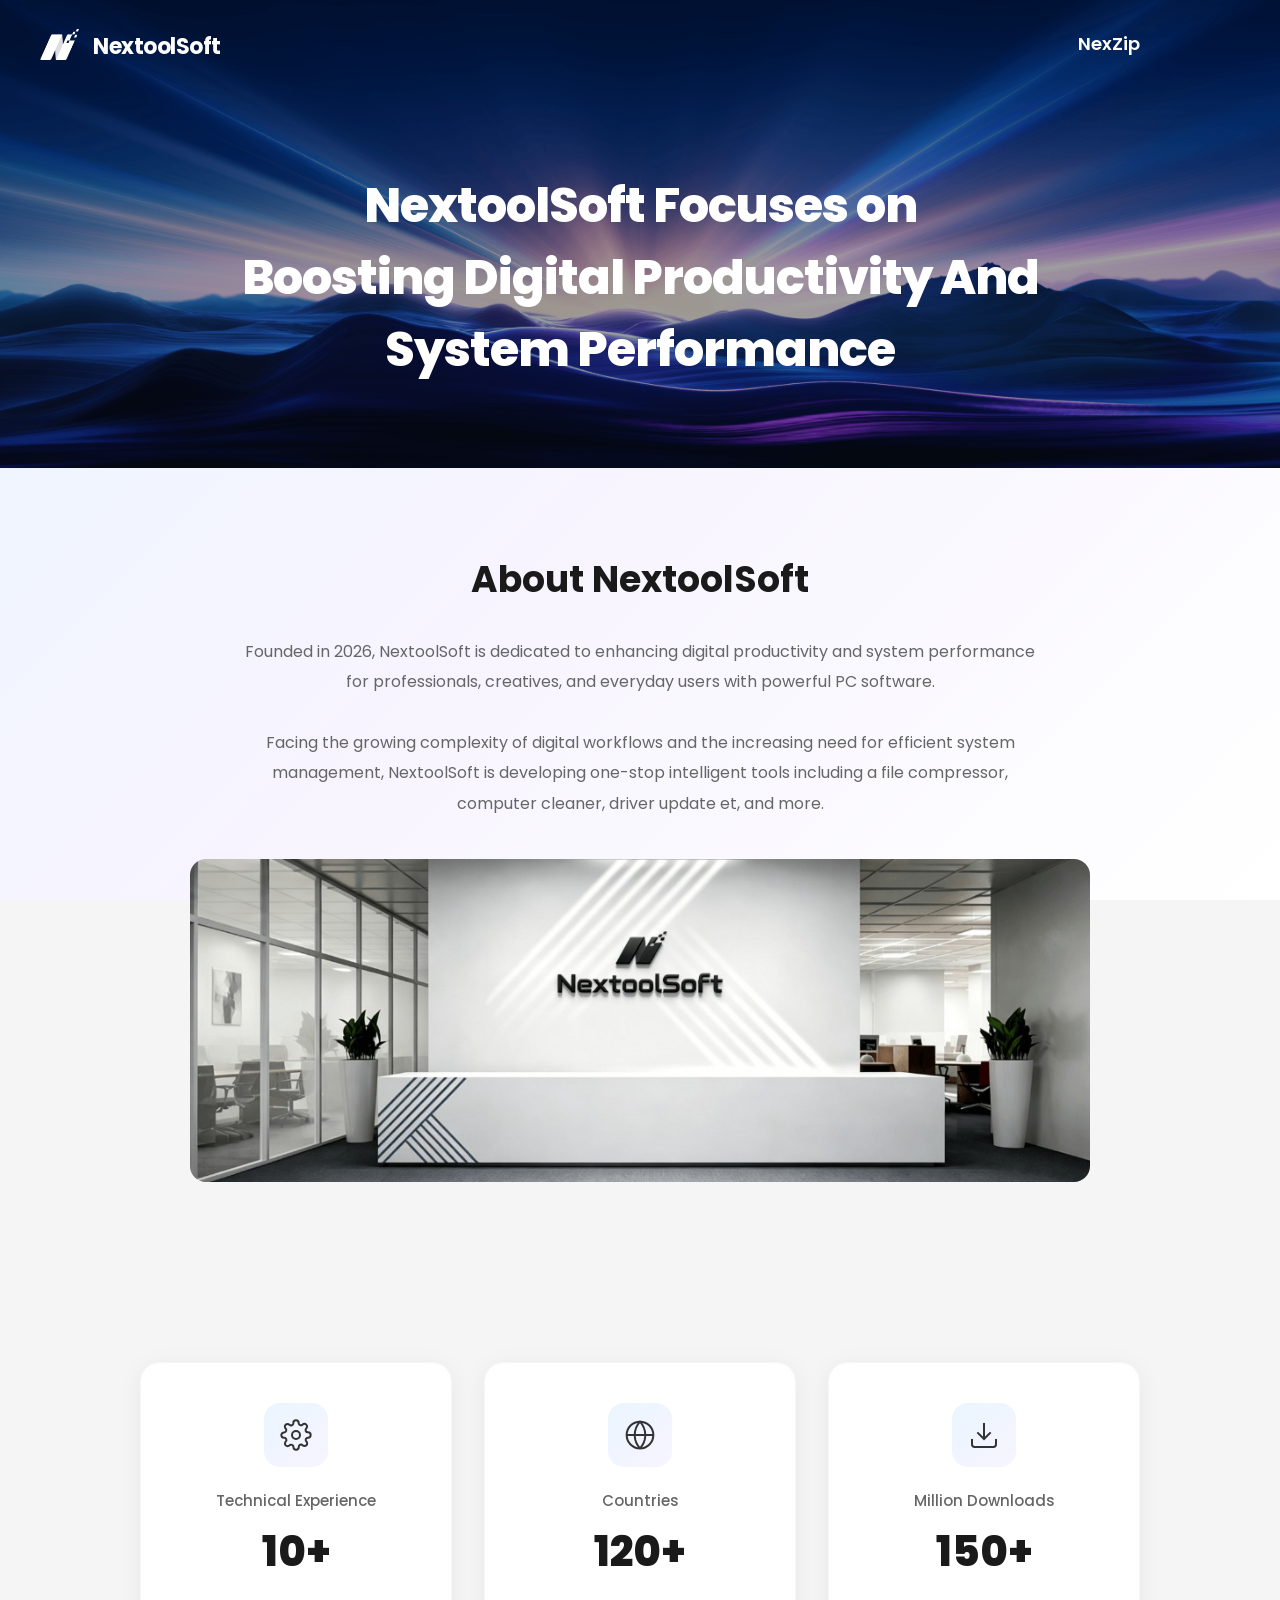
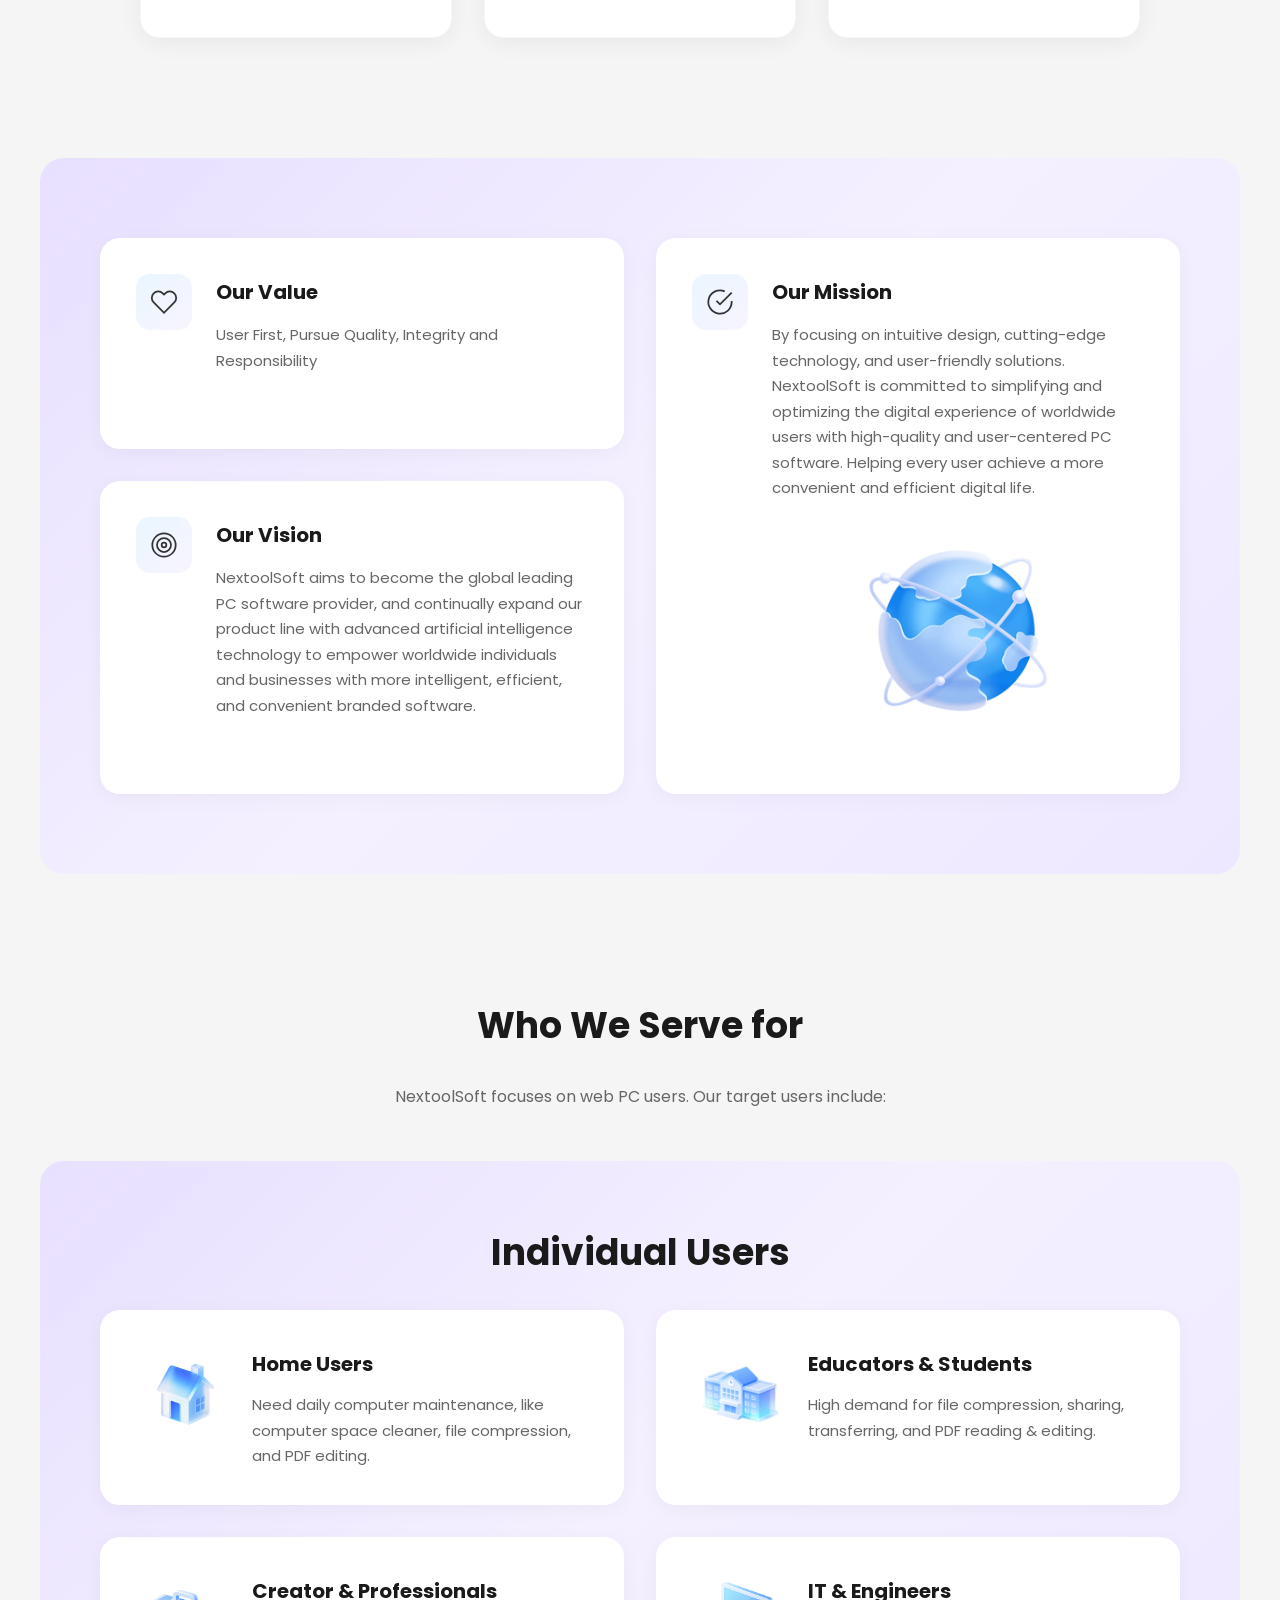
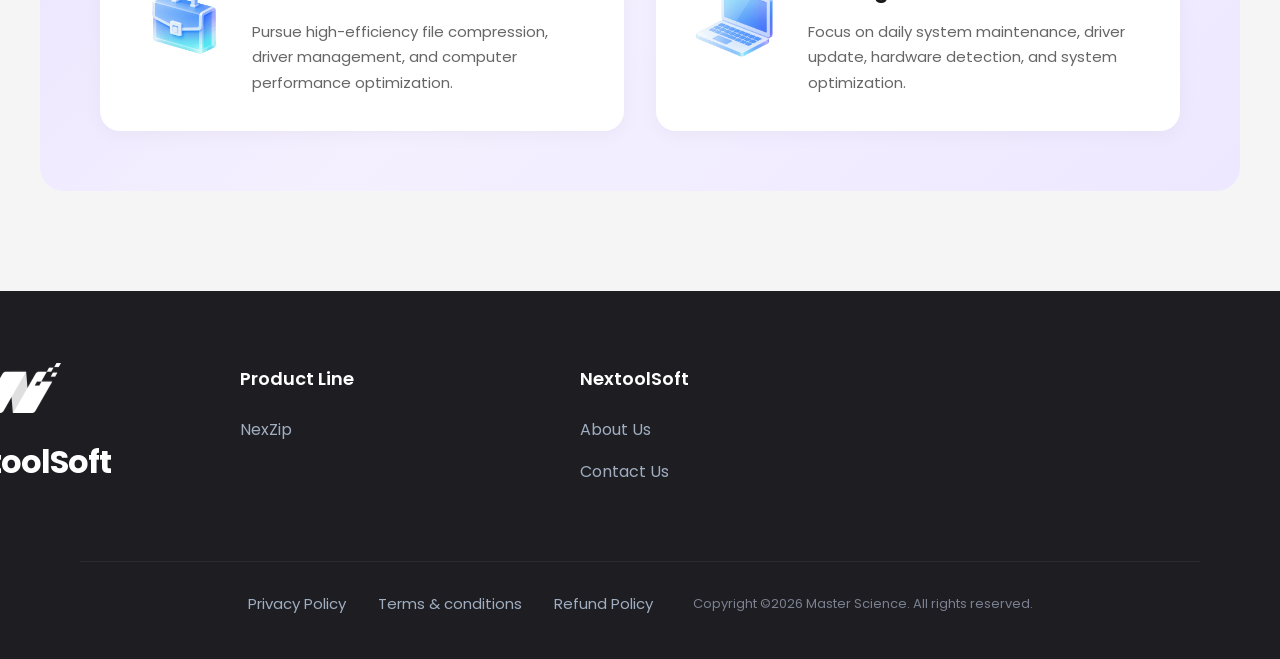
==== commit fa19b74a: "Add files via upload" ====
--- a/official_website/about.html
+++ b/official_website/about.html
@@ -60,9 +60,10 @@
             position: relative;
             z-index: 10;
             background: transparent;
-            
         }
         .header-logo {
+            position: absolute;
+            left: calc(50% - 600px);
             display: flex;
             align-items: center;
             gap: 14px;
@@ -80,8 +81,11 @@
             font-weight: 700;
             color: white;
             letter-spacing: -0.5px;
+            padding-top: 5px;
         }
         .header-nav {
+            position: absolute;
+            right: calc(50% - 500px);
             font-size: 18px;
             font-weight: 600;
             color: white;
@@ -443,11 +447,13 @@
             grid-template-columns: auto 1fr 1fr 1fr;
             gap: 60px;
             align-items: flex-start;
+            padding-left: 100px;
         }
         .footer-brand {
             display: flex;
             flex-direction: column;
             align-items: flex-start;
+            margin-left: -200px;
         }
         .footer-logo-placeholder {
             width: 60px;
@@ -486,7 +492,6 @@
         .footer-links a:hover {
             color: white;
         }
-        .footer-col-empty { }
         .footer-bottom {
             display: flex;
             justify-content: center;
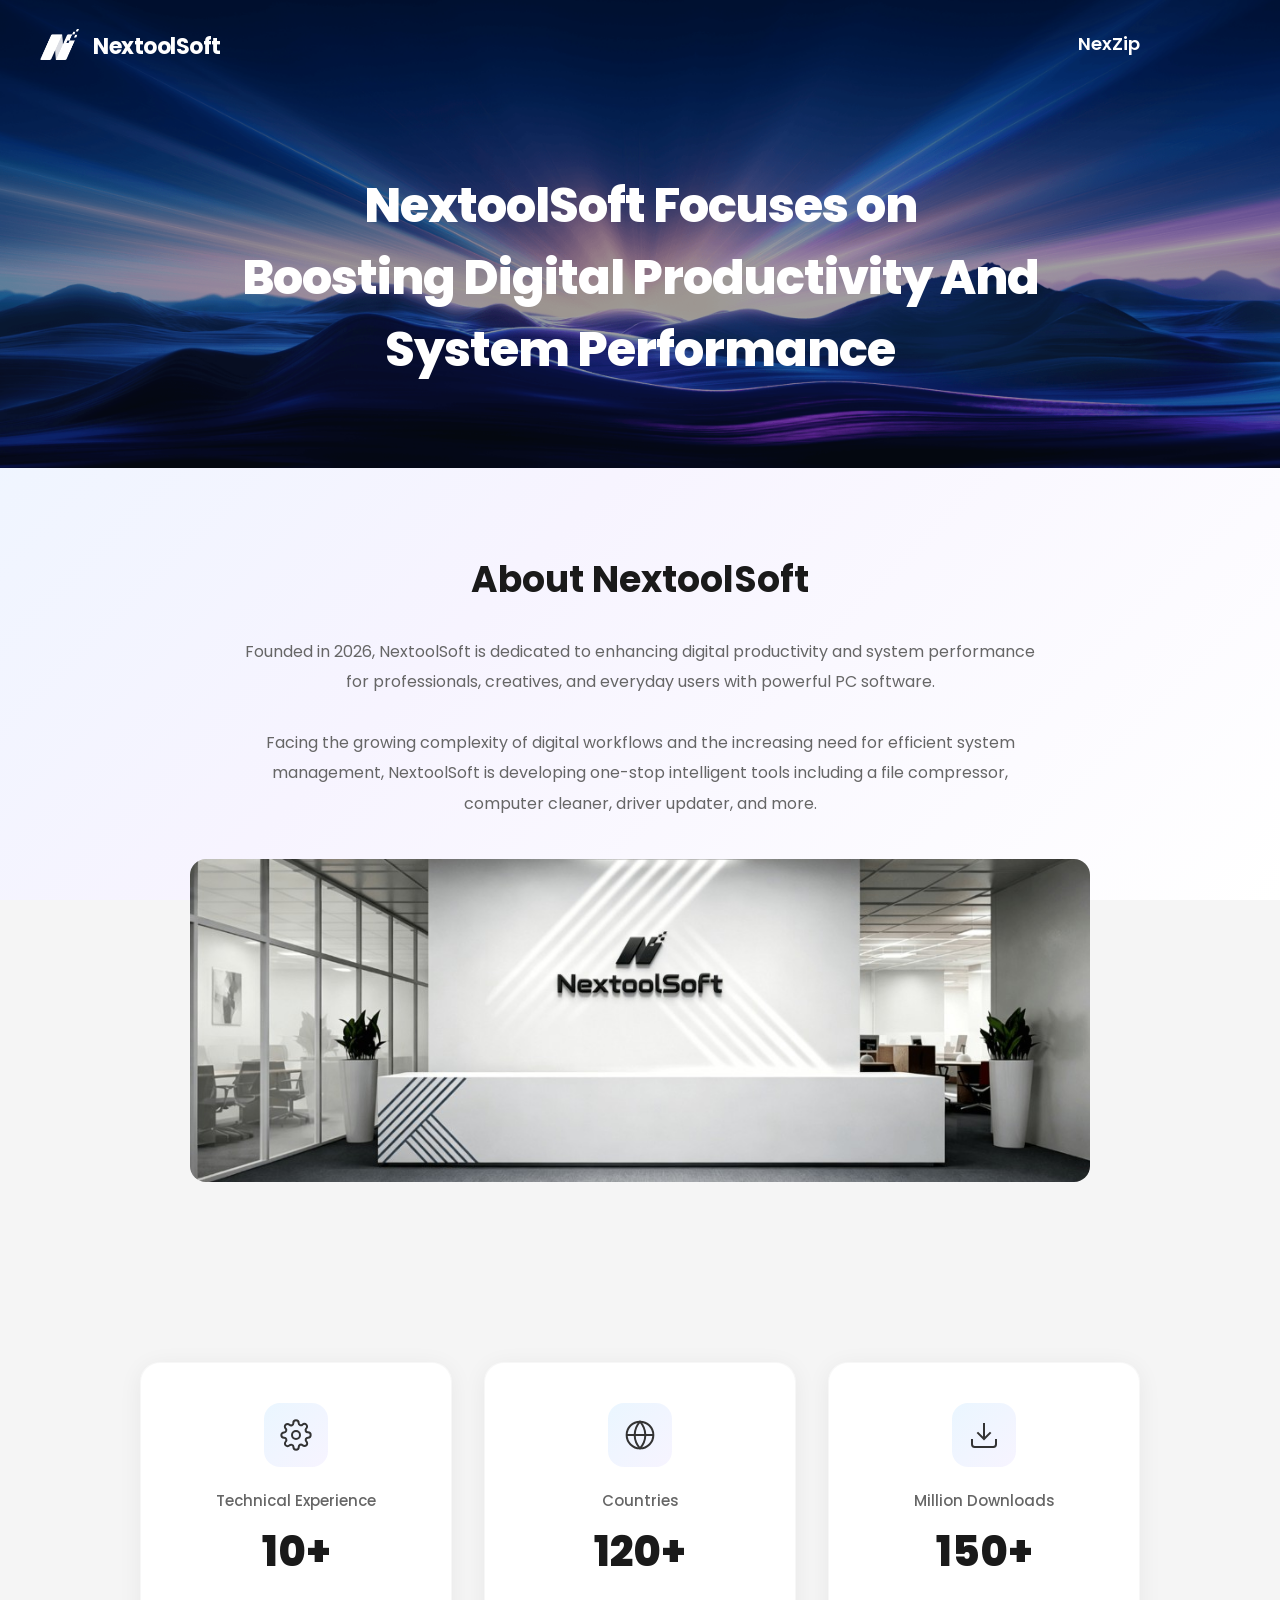
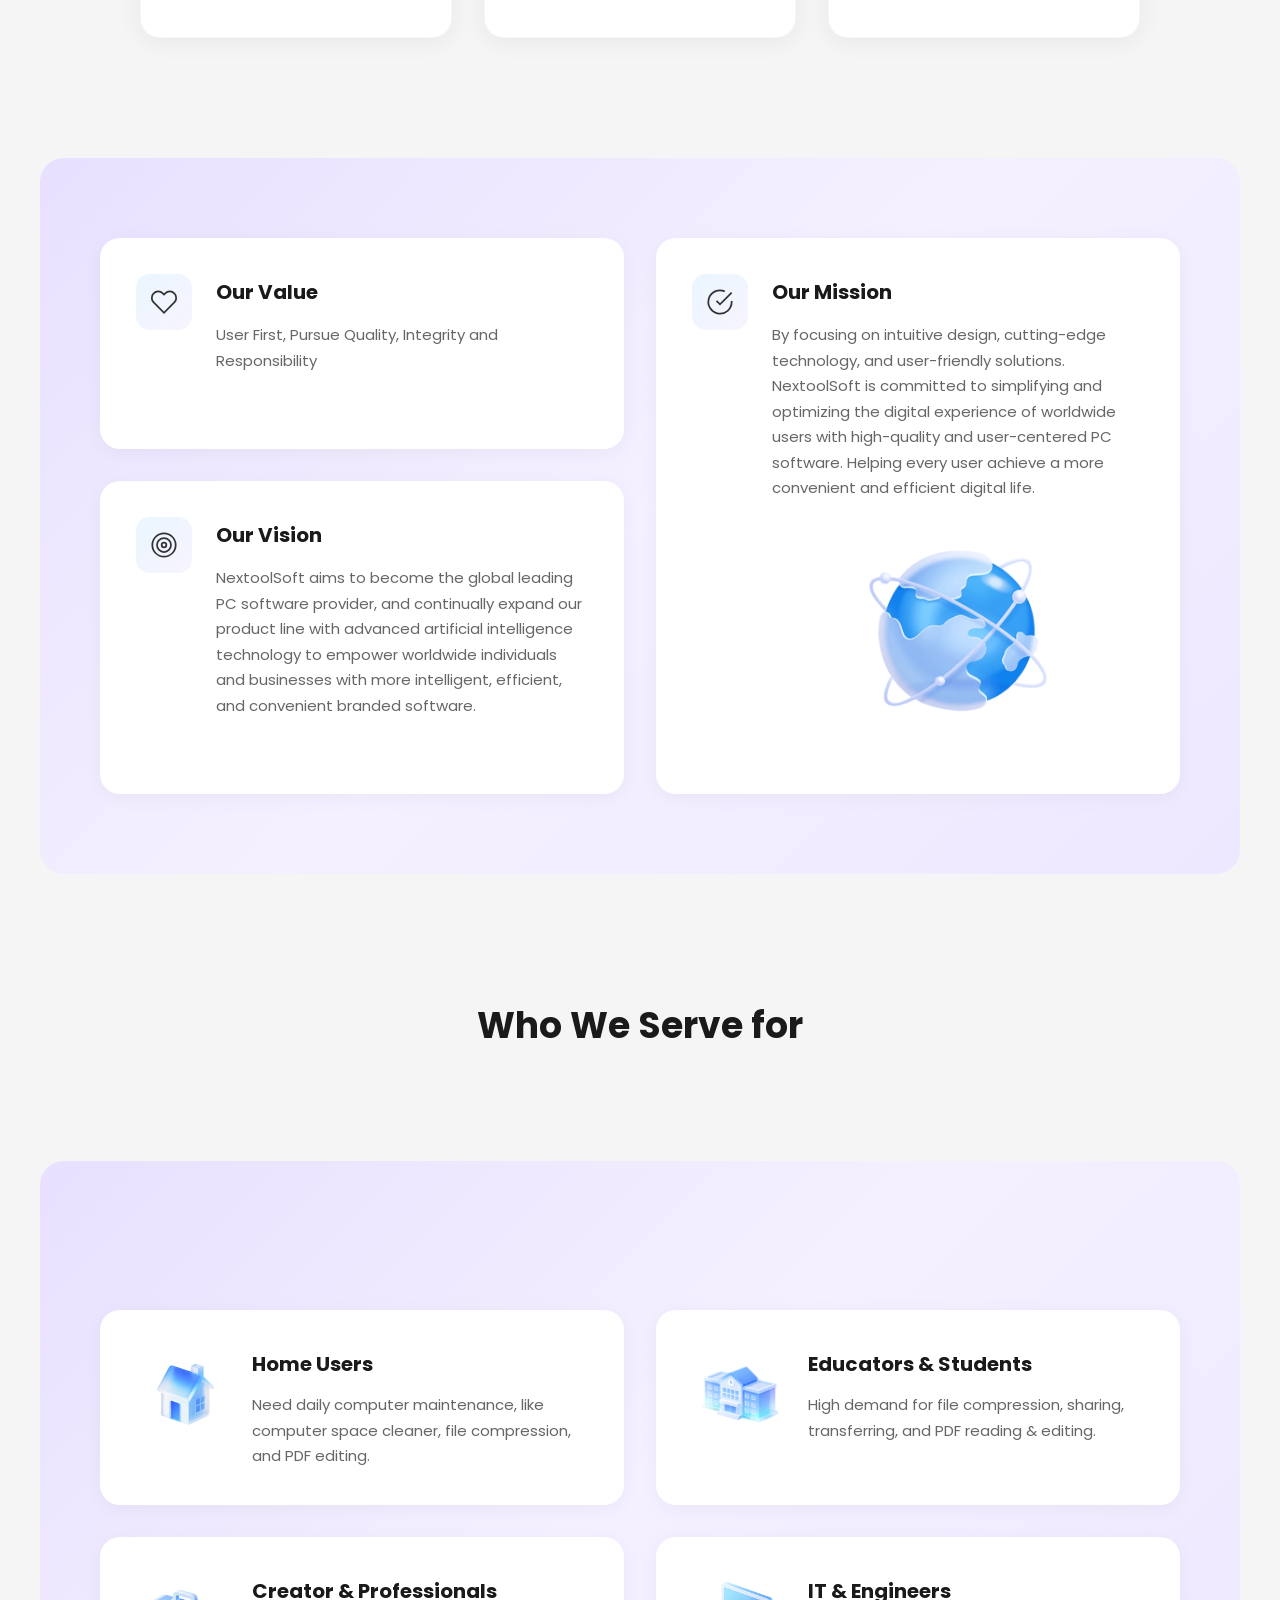
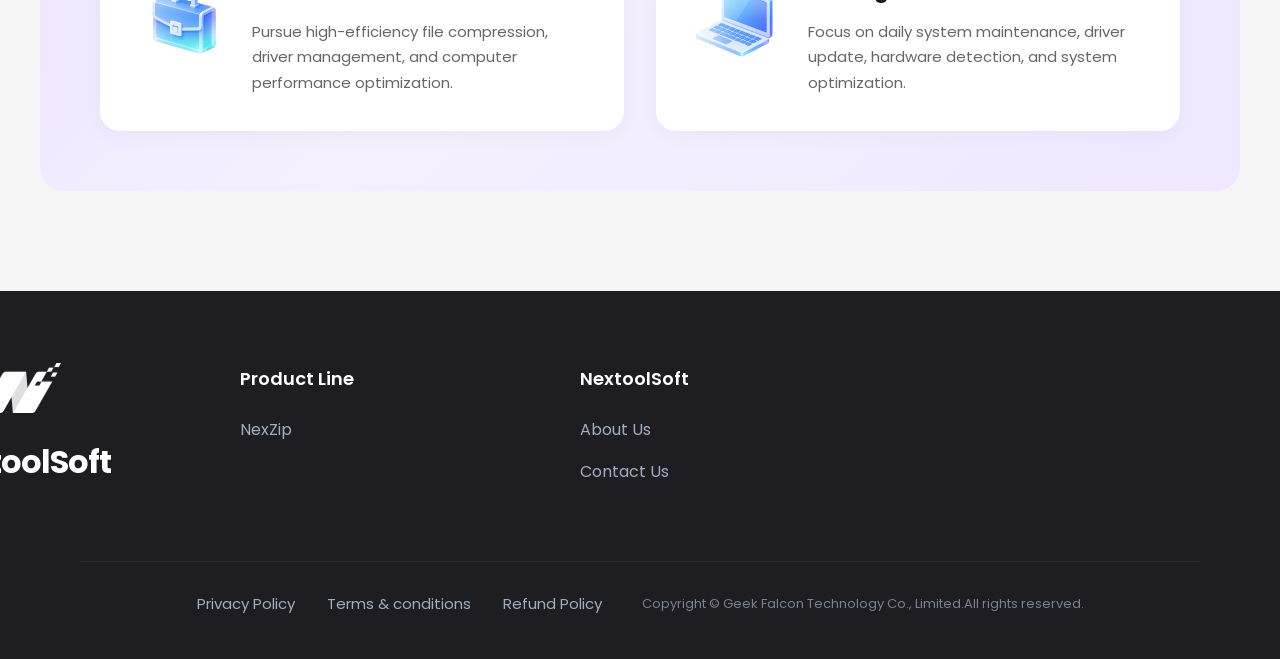
==== commit fdaae46a: "Add files via upload" ====
--- a/official_website/about.html
+++ b/official_website/about.html
@@ -677,7 +677,7 @@
         <h2 class="section-title" data-animate>About NextoolSoft</h2>
         <p class="section-intro" data-animate>
             Founded in 2026, NextoolSoft is dedicated to enhancing digital productivity and system performance for professionals, creatives, and everyday users with powerful PC software.<br><br>
-            Facing the growing complexity of digital workflows and the increasing need for efficient system management, NextoolSoft is developing one-stop intelligent tools including a file compressor, computer cleaner, driver update et, and more.
+            Facing the growing complexity of digital workflows and the increasing need for efficient system management, NextoolSoft is developing one-stop intelligent tools including a file compressor, computer cleaner, driver updater, and more.
         </p>
         <div class="brand-image-container" data-animate>
             <div class="brand-image-wrapper">
@@ -847,7 +847,7 @@
                     <a href="terms.html">Terms & conditions</a>
                     <a href="refund-policy.html">Refund Policy</a>
                 </div>
-                <p class="footer-copyright">Copyright ©2026 Master Science. All rights reserved.</p>
+                <p class="footer-copyright">Copyright © Geek Falcon Technology Co., Limited.All rights reserved.</p>
             </div>
         </div>
     </footer>
